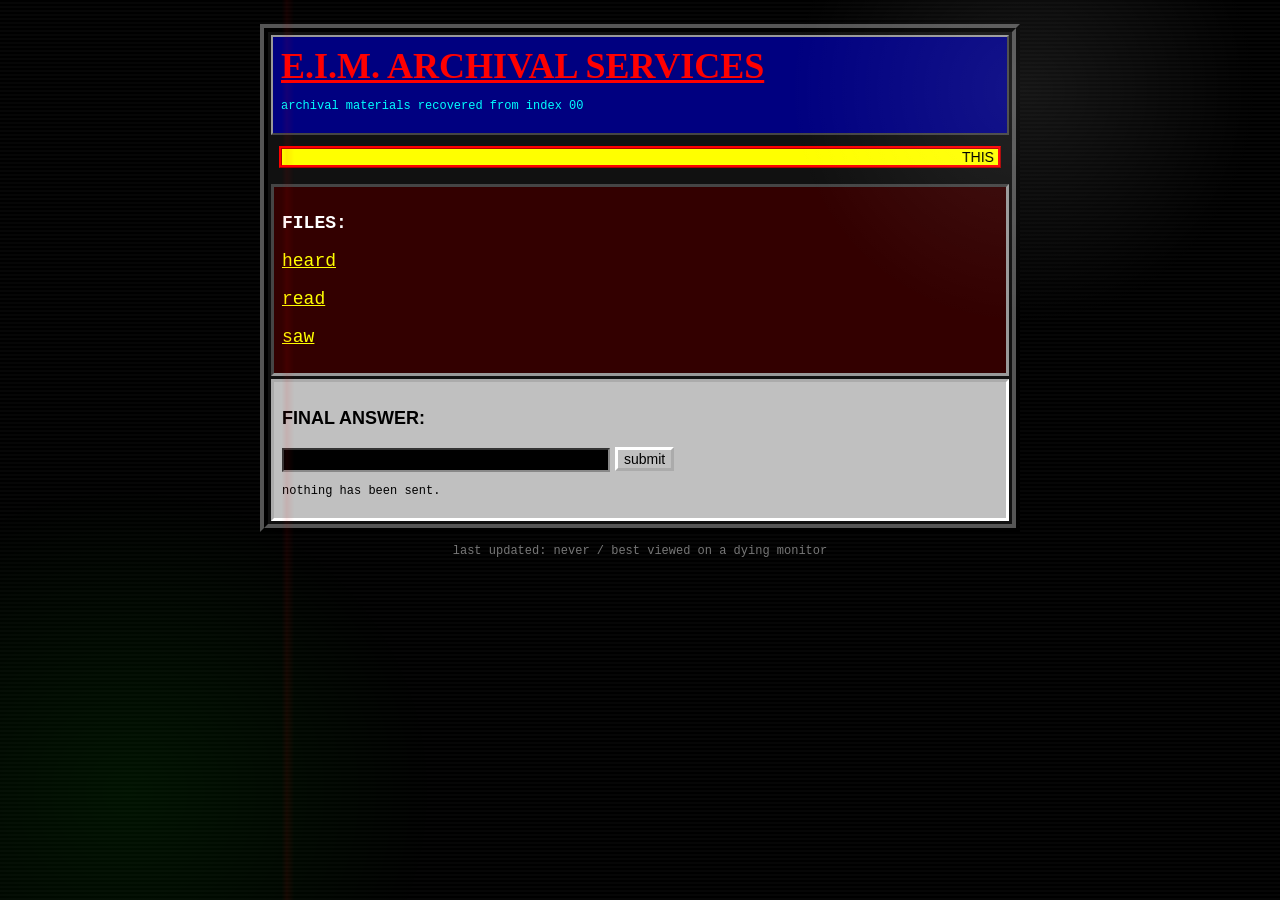
==== index.html @ d41ed446 "ep arg" ====
<!doctype html>
<html lang="en">
  <head>
    <meta charset="utf-8">
    <meta name="viewport" content="width=device-width, initial-scale=1">
    <title>THE END OF AN ERA</title>
    <link rel="stylesheet" href="styles.css">
  </head>
  <body>
    <center>
      <table class="main-table" cellpadding="8" cellspacing="3">
        <tr>
          <td class="top-cell">
            <h1>E.I.M. ARCHIVAL SERVICES</h1>
            <p class="small">archival materials recovered from index 00</p>
          </td>
        </tr>
        <tr>
          <td>
            <marquee scrollamount="3">THIS PAGE IS PRIVATE // DO NOT TRUST CLEAN COPIES // THIS PAGE IS PRIVATE</marquee>
          </td>
        </tr>
        <tr>
          <td class="link-box">
            <p><b>FILES:</b></p>
            <p><a href="heard.html">heard</a></p>
            <p><a href="read.html">read</a></p>
            <p><a href="saw.html">saw</a></p>
          </td>
        </tr>
        <tr>
          <td class="guess-box">
            <form id="guess-form">
              <p><b>FINAL ANSWER:</b></p>
              <input id="final-guess" name="final-guess" type="text" size="32">
              <input type="submit" value="submit">
            </form>
            <p id="guess-status" class="small">nothing has been sent.</p>
          </td>
        </tr>
      </table>
      <p class="footer">last updated: never / best viewed on a dying monitor</p>
    </center>
    <script src="script.js"></script>
  </body>
</html>
---- styles.css ----
html {
  min-height: 100%;
}

body {
  min-height: 100%;
  margin: 0;
  color: #00ff00;
  background:
    repeating-linear-gradient(0deg, #060606 0, #060606 2px, #000 2px, #000 4px);
  font-family: "Times New Roman", Times, serif;
  font-size: 18px;
}

body::before {
  position: fixed;
  inset: 0;
  pointer-events: none;
  content: "";
  background:
    linear-gradient(90deg, transparent 0 22%, rgba(255, 0, 0, 0.08) 22.4%, transparent 23%),
    radial-gradient(circle at 80% 10%, rgba(255, 255, 255, 0.08), transparent 18%),
    radial-gradient(circle at 10% 88%, rgba(0, 255, 0, 0.07), transparent 22%);
}

a {
  color: #ffff00;
}

a:visited {
  color: #ff00ff;
}

h1 {
  margin: 0;
  color: #ff0000;
  font-size: 36px;
  font-weight: bold;
  text-decoration: underline;
}

marquee {
  color: #000;
  background: #ffff00;
  border: 3px ridge #ff0000;
  font-family: Arial, Helvetica, sans-serif;
  font-size: 14px;
}

.main-table {
  width: 760px;
  max-width: calc(100% - 16px);
  margin-top: 24px;
  background: #111;
  border: 8px ridge #555;
}

.file-table {
  margin-bottom: 40px;
}

.top-cell {
  color: #00ffff;
  background: #000080;
  border: 2px outset #999;
}

.link-box {
  color: #fff;
  background: #300;
  border: 3px inset #999;
  font-family: "Courier New", Courier, monospace;
}

.guess-box {
  color: #000;
  background: #c0c0c0;
  border: 3px inset #fff;
  font-family: Arial, Helvetica, sans-serif;
}

.small,
.footer {
  font-family: "Courier New", Courier, monospace;
  font-size: 12px;
}

.footer {
  color: #777;
}

input[type="text"] {
  color: #00ff00;
  background: #000;
  border: 2px inset #888;
  font-family: "Courier New", Courier, monospace;
  font-size: 16px;
}

input[type="submit"] {
  color: #000;
  background: #c0c0c0;
  border: 3px outset #fff;
  font-family: Arial, Helvetica, sans-serif;
  font-size: 14px;
}

.bad-media {
  display: block;
  width: 100%;
  max-width: 680px;
  height: auto;
  border: 6px groove #777;
  background: #000;
}

audio {
  width: 90%;
  max-width: 560px;
}

.text-frame {
  width: 95%;
  height: 320px;
  color: #00ff00;
  background: #000;
  border: 4px inset #777;
}

@media (max-width: 600px) {
  body {
    font-size: 16px;
  }

  h1 {
    font-size: 28px;
  }

  .main-table {
    margin-top: 8px;
  }

  input[type="text"] {
    width: 92%;
  }
}
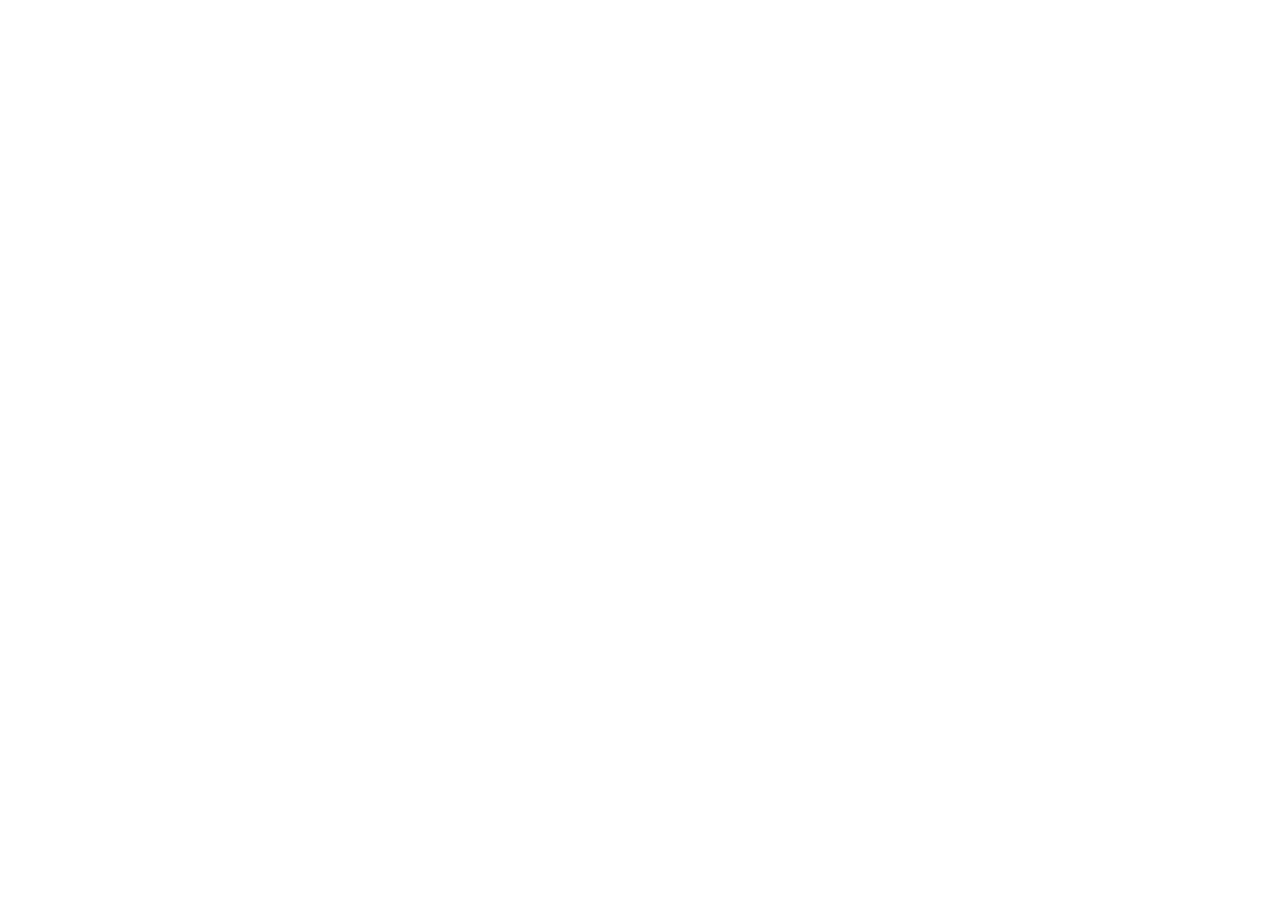
==== commit f1adf471: "ep arg" ====
--- a/index.html
+++ b/index.html
@@ -3,7 +3,7 @@
   <head>
     <meta charset="utf-8">
     <meta name="viewport" content="width=device-width, initial-scale=1">
-    <title>THE END OF AN ERA</title>
+    <title>Omnicorum<title>
     <link rel="stylesheet" href="styles.css">
   </head>
   <body>
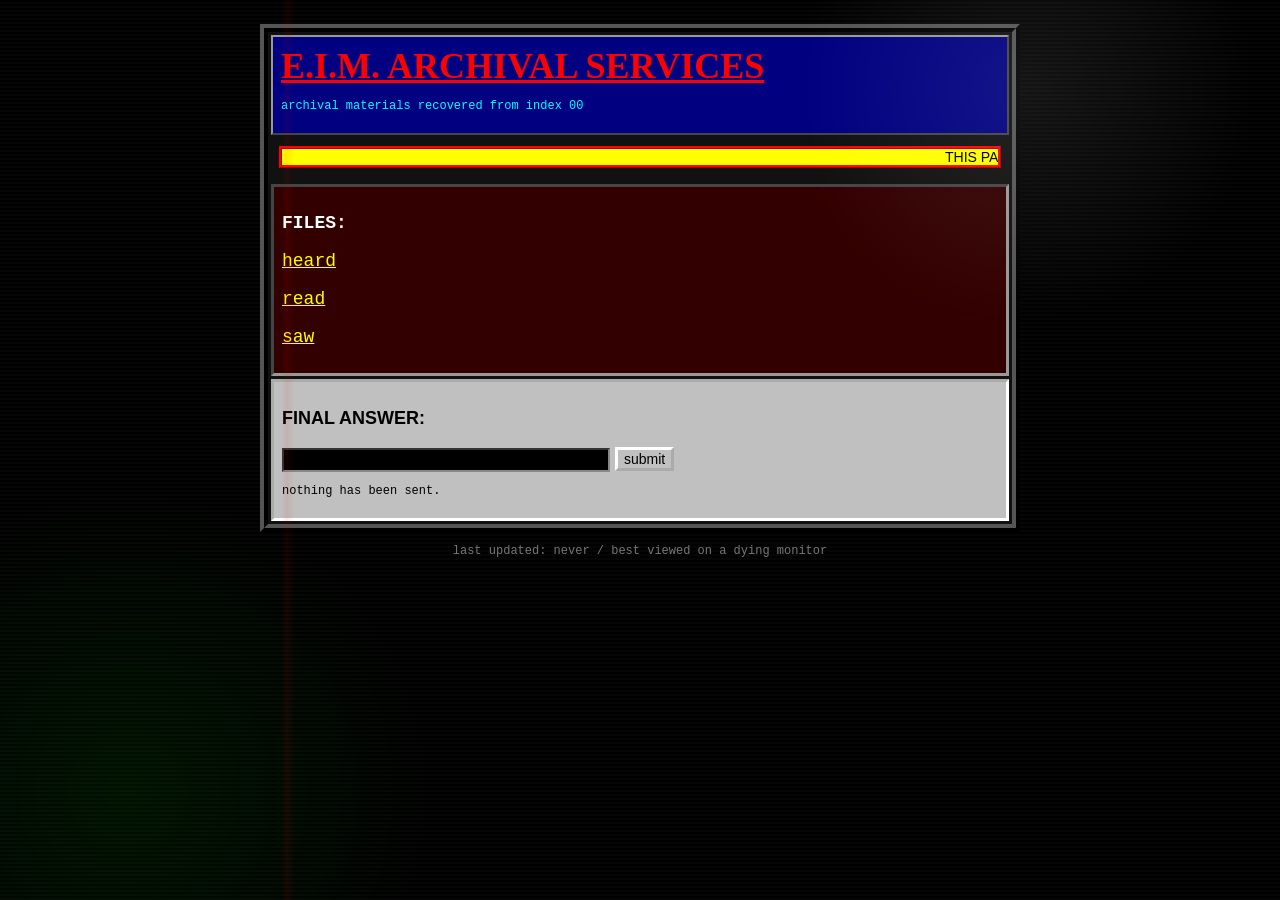
==== commit 623ebd2f: "ep arg" ====
--- a/index.html
+++ b/index.html
@@ -3,7 +3,7 @@
   <head>
     <meta charset="utf-8">
     <meta name="viewport" content="width=device-width, initial-scale=1">
-    <title>Omnicorum<title>
+    <title>Omnicorum</title>
     <link rel="stylesheet" href="styles.css">
   </head>
   <body>
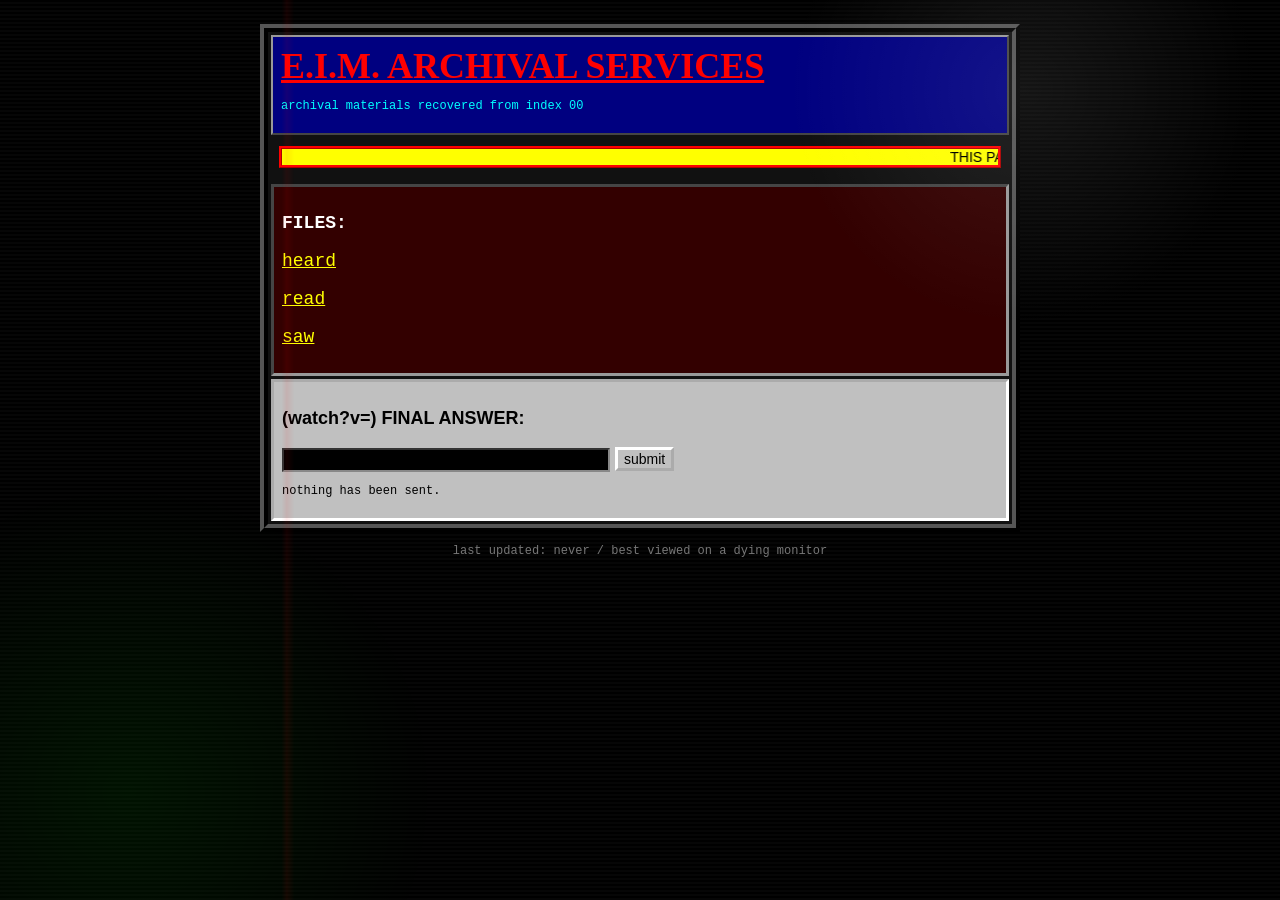
==== commit a144cd2d: "fixed puzzle 5" ====
--- a/index.html
+++ b/index.html
@@ -31,7 +31,7 @@
         <tr>
           <td class="guess-box">
             <form id="guess-form">
-              <p><b>FINAL ANSWER:</b></p>
+              <p><b>(watch?v=) FINAL ANSWER:</b></p>
               <input id="final-guess" name="final-guess" type="text" size="32">
               <input type="submit" value="submit">
             </form>
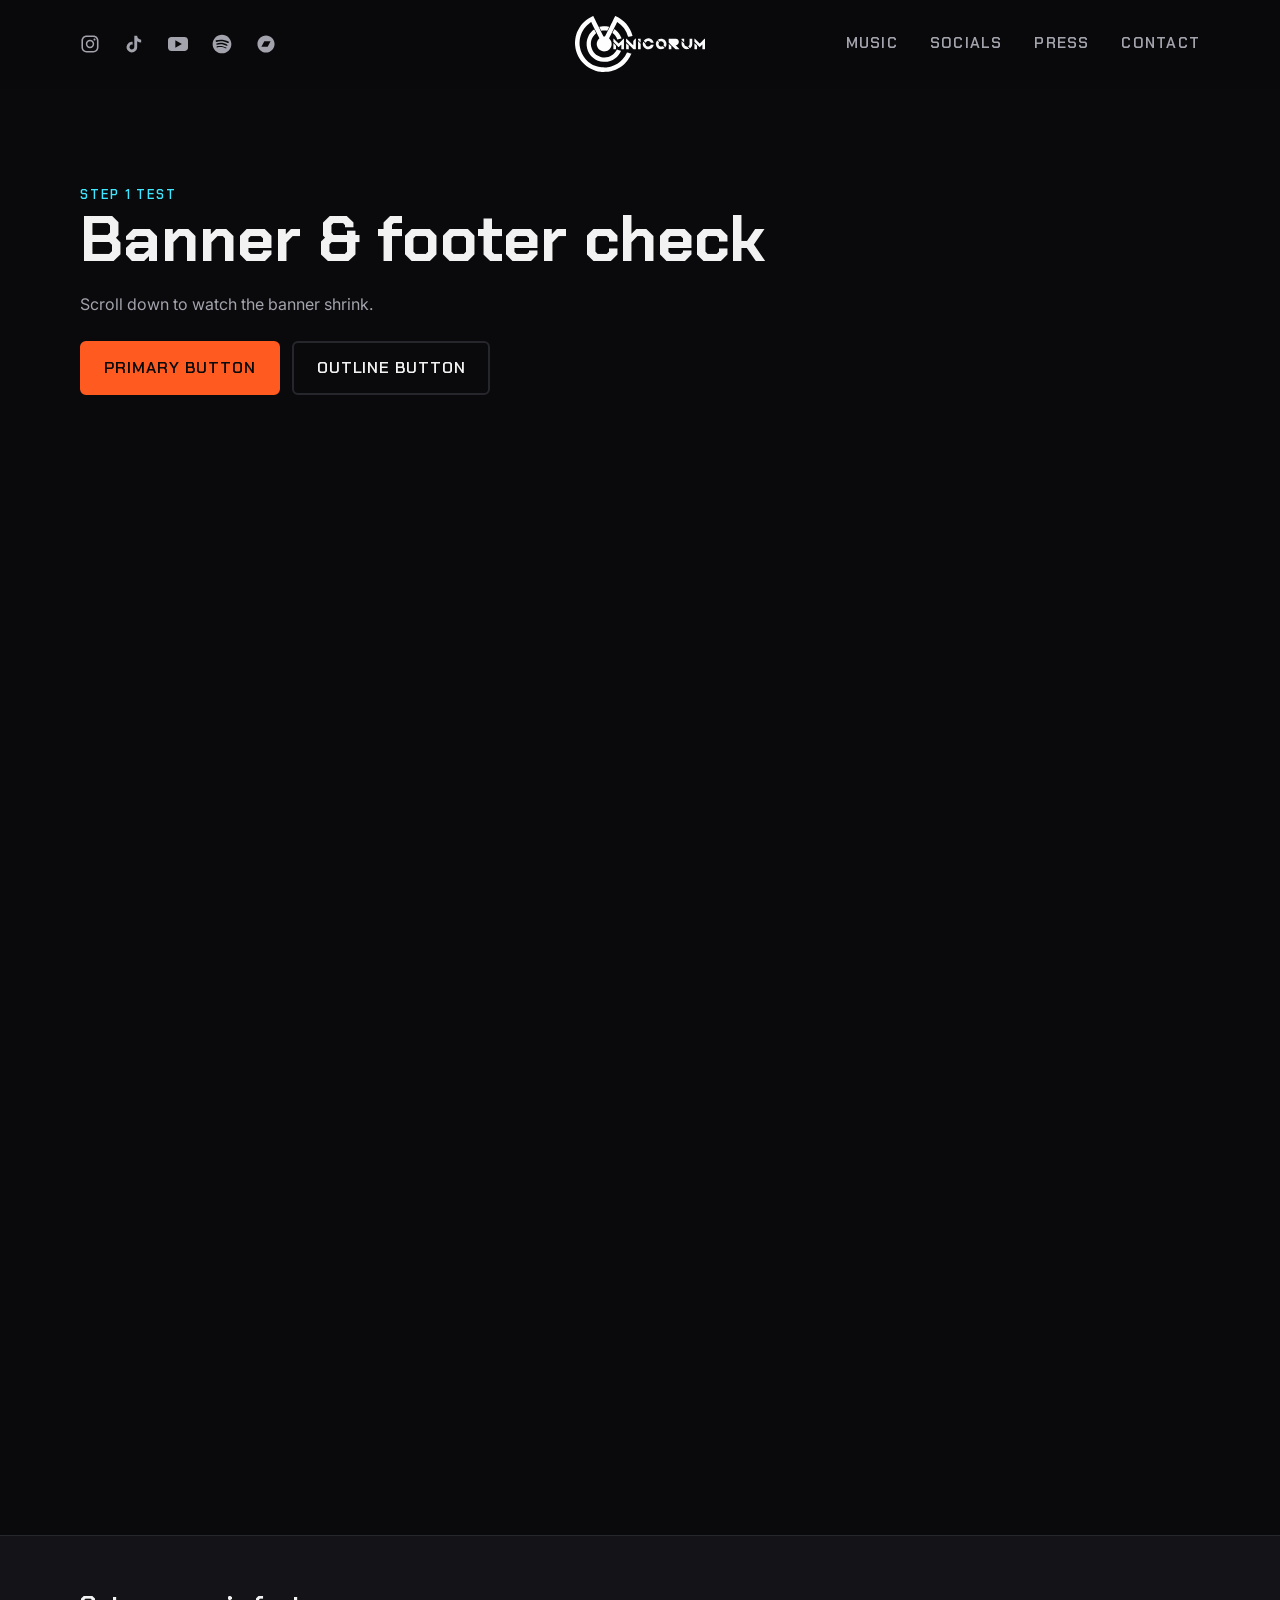
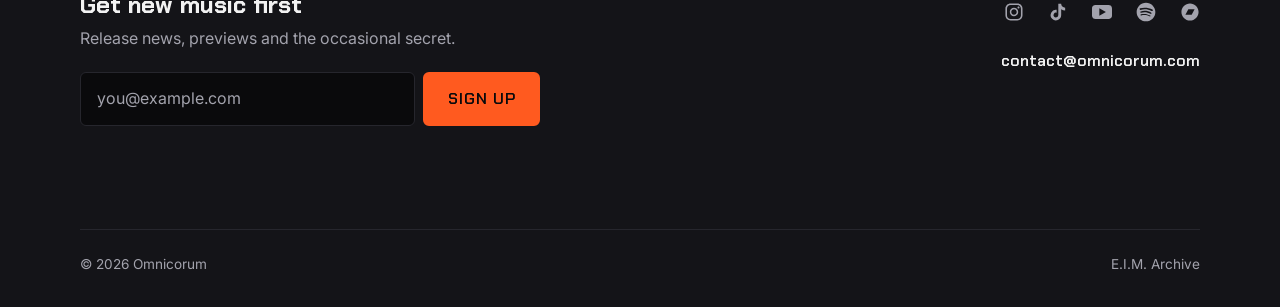
==== commit 7a00e1f6: "redesign 1" ====
--- a/index.html
+++ b/index.html
@@ -1,46 +1,92 @@
 <!doctype html>
 <html lang="en">
-  <head>
-    <meta charset="utf-8">
-    <meta name="viewport" content="width=device-width, initial-scale=1">
-    <title>Omnicorum</title>
-    <link rel="stylesheet" href="styles.css">
-  </head>
-  <body>
-    <center>
-      <table class="main-table" cellpadding="8" cellspacing="3">
-        <tr>
-          <td class="top-cell">
-            <h1>E.I.M. ARCHIVAL SERVICES</h1>
-            <p class="small">archival materials recovered from index 00</p>
-          </td>
-        </tr>
-        <tr>
-          <td>
-            <marquee scrollamount="3">THIS PAGE IS PRIVATE // DO NOT TRUST CLEAN COPIES // THIS PAGE IS PRIVATE</marquee>
-          </td>
-        </tr>
-        <tr>
-          <td class="link-box">
-            <p><b>FILES:</b></p>
-            <p><a href="heard.html">heard</a></p>
-            <p><a href="read.html">read</a></p>
-            <p><a href="saw.html">saw</a></p>
-          </td>
-        </tr>
-        <tr>
-          <td class="guess-box">
-            <form id="guess-form">
-              <p><b>(watch?v=) FINAL ANSWER:</b></p>
-              <input id="final-guess" name="final-guess" type="text" size="32">
-              <input type="submit" value="submit">
-            </form>
-            <p id="guess-status" class="small">nothing has been sent.</p>
-          </td>
-        </tr>
-      </table>
-      <p class="footer">last updated: never / best viewed on a dying monitor</p>
-    </center>
-    <script src="script.js"></script>
-  </body>
+<head>
+  <meta charset="utf-8">
+  <meta name="viewport" content="width=device-width, initial-scale=1">
+  <title>Omnicorum</title>
+  <meta name="description" content="Omnicorum makes heavy, melodic bass music: dubstep, trap and colour bass. The End of an Era EP is out now on Neoluminum.">
+
+  <link rel="preconnect" href="https://fonts.googleapis.com">
+  <link rel="preconnect" href="https://fonts.gstatic.com" crossorigin>
+  <link rel="stylesheet" href="css/style.css">
+  <script src="js/main.js" defer></script>
+</head>
+<body>
+  <a class="skip-link" href="#main">Skip to content</a>
+
+  <!-- ================= BANNER (same on every page) ================= -->
+  <header class="site-header">
+    <div class="container header-inner">
+      <ul class="social-links header-socials">
+        <li><a href="https://www.instagram.com/omnicorum" target="_blank" rel="noopener" aria-label="Instagram"><svg class="icon" aria-hidden="true"><use href="assets/icons/sprite.svg#instagram"></use></svg></a></li>
+        <li><a href="https://www.tiktok.com/@omnicorum" target="_blank" rel="noopener" aria-label="TikTok"><svg class="icon" aria-hidden="true"><use href="assets/icons/sprite.svg#tiktok"></use></svg></a></li>
+        <li><a href="https://www.youtube.com/@omnicorum" target="_blank" rel="noopener" aria-label="YouTube"><svg class="icon" aria-hidden="true"><use href="assets/icons/sprite.svg#youtube"></use></svg></a></li>
+        <li><a href="https://open.spotify.com/artist/0wldjAyeuhWqBZ5R2UJt0f" target="_blank" rel="noopener" aria-label="Spotify"><svg class="icon" aria-hidden="true"><use href="assets/icons/sprite.svg#spotify"></use></svg></a></li>
+        <li><a href="https://omnicorum.bandcamp.com" target="_blank" rel="noopener" aria-label="Bandcamp"><svg class="icon" aria-hidden="true"><use href="assets/icons/sprite.svg#bandcamp"></use></svg></a></li>
+      </ul>
+
+      <a class="logo" href="index.html">
+        <img src="assets/brand/OMNI%20Full%20Name%20Logo.svg" alt="Omnicorum, home" width="1843" height="798">
+      </a>
+
+      <nav class="site-nav" aria-label="Main">
+        <ul>
+          <li><a href="music.html">Music</a></li>
+          <li><a href="socials.html">Socials</a></li>
+          <li><a href="press.html">Press</a></li>
+          <li><a href="contact.html">Contact</a></li>
+        </ul>
+      </nav>
+    </div>
+  </header>
+  <!-- =============== END BANNER =============== -->
+
+  <main id="main">
+    <!-- TEMPORARY: replaced in Step 2 -->
+    <section class="container" style="padding-block: 96px; min-height: 150vh;">
+      <p class="eyebrow">Step 1 test</p>
+      <h1>Banner &amp; footer check</h1>
+      <p style="margin-top: 16px; color: var(--color-text-muted);">Scroll down to watch the banner shrink.</p>
+      <p style="margin-top: 24px; display: flex; gap: 12px; flex-wrap: wrap;">
+        <a class="btn" href="#">Primary button</a>
+        <a class="btn btn--outline" href="#">Outline button</a>
+      </p>
+    </section>
+  </main>
+
+  <!-- ================= FOOTER (same on every page) ================= -->
+  <footer class="site-footer">
+    <div class="container">
+      <div class="footer-grid">
+        <div class="signup">
+          <h2>Get new music first</h2>
+          <p>Release news, previews and the occasional secret.</p>
+          <form class="signup-form" data-placeholder>
+            <label class="visually-hidden" for="footer-email">Email address</label>
+            <input id="footer-email" type="email" name="email" placeholder="you@example.com" autocomplete="email" required>
+            <button class="btn" type="submit">Sign up</button>
+          </form>
+          <p class="form-status" role="status" aria-live="polite"></p>
+        </div>
+
+        <div class="footer-links">
+          <ul class="social-links">
+            <li><a href="https://www.instagram.com/omnicorum" target="_blank" rel="noopener" aria-label="Instagram"><svg class="icon" aria-hidden="true"><use href="assets/icons/sprite.svg#instagram"></use></svg></a></li>
+            <li><a href="https://www.tiktok.com/@omnicorum" target="_blank" rel="noopener" aria-label="TikTok"><svg class="icon" aria-hidden="true"><use href="assets/icons/sprite.svg#tiktok"></use></svg></a></li>
+            <li><a href="https://www.youtube.com/@omnicorum" target="_blank" rel="noopener" aria-label="YouTube"><svg class="icon" aria-hidden="true"><use href="assets/icons/sprite.svg#youtube"></use></svg></a></li>
+            <li><a href="https://open.spotify.com/artist/0wldjAyeuhWqBZ5R2UJt0f" target="_blank" rel="noopener" aria-label="Spotify"><svg class="icon" aria-hidden="true"><use href="assets/icons/sprite.svg#spotify"></use></svg></a></li>
+            <li><a href="https://omnicorum.bandcamp.com" target="_blank" rel="noopener" aria-label="Bandcamp"><svg class="icon" aria-hidden="true"><use href="assets/icons/sprite.svg#bandcamp"></use></svg></a></li>
+          </ul>
+          <a class="footer-email" href="mailto:contact@omnicorum.com">contact@omnicorum.com</a>
+        </div>
+      </div>
+
+      <div class="footer-bottom">
+        <p>&copy; <span data-year>2026</span> Omnicorum</p>
+        <a href="arg/">E.I.M. Archive</a>
+      </div>
+    </div>
+  </footer>
+  <!-- =============== END FOOTER =============== -->
+</body>
 </html>
--- a/css/style.css
+++ b/css/style.css
@@ -0,0 +1,349 @@
+@import url("https://fonts.googleapis.com/css2?family=Chakra+Petch:wght@500;600;700&family=Inter:wght@400;500;600&display=swap");
+
+:root {
+    --color-bg: #0a0a0c; /* page background */
+    --color-surface: #141418; /* footer & cards */
+    --color-border: #26262d; /* lines and outlines */
+    --color-text: #f2f2f2; /* main text */
+    --color-text-muted: #a3a3ad; /* secondary title and idle icons */
+    --color-accent: #ff5a1f; /* accents */
+    --color-accent-2: #3ee6ff; /* small details */
+    --color-on-accent: #0a0a0c; /* text that sits on top of accent color */
+
+    --font-display: "Chakra Petch", system-ui, sans-serif; /* headings, nav, buttons */
+    --font-body:    "Inter", system-ui, -apple-system, "Segoe UI", sans-serif;
+
+    --logo-filter: invert(1);
+
+    --max-width: 1200px;
+    --gutter: clamp(16px, 4vw, 40px);
+    --header-height: 88px;
+    --header-height-scrolled: 64px;
+    --radius: 6px;
+    --transition: 200ms ease;
+}
+
+*, *::before, *::after { box-sizing: border-box; }
+* { margin: 0; }
+
+html {
+  -webkit-text-size-adjust: 100%;
+  scroll-padding-top: calc(var(--header-height-scrolled) + 16px);
+}
+
+body {
+  min-height: 100vh;
+  display: flex;
+  flex-direction: column;
+  background: var(--color-bg);
+  color: var(--color-text);
+  font-family: var(--font-body);
+  font-size: 1rem;
+  line-height: 1.6;
+  -webkit-font-smoothing: antialiased;
+}
+
+main { flex: 1; }
+
+img, svg, video, iframe { display: block; max-width: 100%; }
+img { height: auto; }
+input, button, textarea, select { font: inherit; color: inherit; }
+a { color: inherit; }
+p { max-width: 65ch; }
+
+h1, h2, h3 {
+  font-family: var(--font-display);
+  font-weight: 700;
+  line-height: 1.1;
+  text-wrap: balance;
+}
+h1 { font-size: clamp(2.25rem, 6vw, 4rem); }
+h2 { font-size: clamp(1.6rem, 3.5vw, 2.4rem); }
+h3 { font-size: 1.25rem; }
+
+::selection { background: var(--color-accent); color: var(--color-on-accent); }
+
+:focus-visible {
+  outline: 2px solid var(--color-accent-2);
+  outline-offset: 3px;
+  border-radius: 2px;
+}
+
+.container {
+  width: 100%;
+  max-width: var(--max-width);
+  margin-inline: auto;
+  padding-inline: var(--gutter);
+}
+
+.visually-hidden {
+  position: absolute !important;
+  width: 1px; height: 1px;
+  padding: 0; margin: -1px;
+  overflow: hidden;
+  clip: rect(0 0 0 0);
+  white-space: nowrap;
+  border: 0;
+}
+
+.skip-link {
+  position: absolute;
+  left: var(--gutter);
+  top: -100px;
+  z-index: 200;
+  padding: 8px 16px;
+  background: var(--color-accent);
+  color: var(--color-on-accent);
+  font-weight: 600;
+  border-radius: var(--radius);
+  text-decoration: none;
+}
+.skip-link:focus { top: 12px; }
+
+.eyebrow {
+  font-family: var(--font-display);
+  font-size: 0.8rem;
+  font-weight: 600;
+  letter-spacing: 0.15em;
+  text-transform: uppercase;
+  color: var(--color-accent-2);
+}
+
+.btn {
+  display: inline-flex;
+  align-items: center;
+  justify-content: center;
+  gap: 0.5em;
+  padding: 0.75em 1.4em;
+  border: 2px solid var(--color-accent);
+  border-radius: var(--radius);
+  background: var(--color-accent);
+  color: var(--color-on-accent);
+  font-family: var(--font-display);
+  font-weight: 600;
+  letter-spacing: 0.06em;
+  text-transform: uppercase;
+  text-decoration: none;
+  cursor: pointer;
+  transition: background var(--transition), border-color var(--transition), color var(--transition);
+}
+.btn:hover {
+  background: color-mix(in srgb, var(--color-accent) 80%, white);
+  border-color: color-mix(in srgb, var(--color-accent) 80%, white);
+}
+
+.btn--outline {
+  background: transparent;
+  color: var(--color-text);
+  border-color: var(--color-border);
+}
+.btn--outline:hover {
+  background: transparent;
+  color: var(--color-accent);
+  border-color: var(--color-accent);
+}
+
+.icon {
+  width: 20px;
+  height: 20px;
+  fill: currentColor;
+  flex-shrink: 0;
+}
+
+.social-links {
+  display: flex;
+  gap: 4px;
+  list-style: none;
+  padding: 0;
+}
+.social-links a {
+  display: grid;
+  place-items: center;
+  width: 40px;
+  height: 40px;
+  color: var(--color-text-muted);
+  border-radius: var(--radius);
+  transition: color var(--transition);
+}
+.social-links a:hover { color: var(--color-accent); }
+
+/* ---------- BANNER (site header) ---------- */
+.site-header {
+  position: sticky;
+  top: 0;
+  z-index: 100;
+  background: color-mix(in srgb, var(--color-bg) 85%, transparent);
+  -webkit-backdrop-filter: blur(12px);
+  backdrop-filter: blur(12px);
+  border-bottom: 1px solid transparent;
+  transition: border-color var(--transition);
+}
+.site-header.is-scrolled { border-bottom-color: var(--color-border); }
+
+/* Left and right columns are equal (1fr), so the logo is always dead center */
+.header-inner {
+  display: grid;
+  grid-template-columns: 1fr auto 1fr;
+  align-items: center;
+  gap: 24px;
+  min-height: var(--header-height);
+  transition: min-height var(--transition);
+}
+.is-scrolled .header-inner { min-height: var(--header-height-scrolled); }
+
+.header-socials {
+  justify-self: start;
+  margin-left: -10px; /* lines the first icon up with the page edge */
+}
+
+.logo { justify-self: center; }
+.logo img {
+  height: 56px;
+  width: auto;
+  filter: var(--logo-filter);
+  transition: height var(--transition);
+}
+.is-scrolled .logo img { height: 40px; }
+
+.site-nav { justify-self: end; }
+.site-nav ul {
+  display: flex;
+  gap: clamp(16px, 2.5vw, 32px);
+  list-style: none;
+  padding: 0;
+}
+.site-nav a {
+  display: block;
+  padding-block: 6px;
+  font-family: var(--font-display);
+  font-size: 0.95rem;
+  font-weight: 600;
+  letter-spacing: 0.08em;
+  text-transform: uppercase;
+  text-decoration: none;
+  color: var(--color-text-muted);
+  border-bottom: 2px solid transparent;
+  transition: color var(--transition), border-color var(--transition);
+}
+.site-nav a:hover { color: var(--color-text); }
+.site-nav a[aria-current="page"] {
+  color: var(--color-text);
+  border-bottom-color: var(--color-accent);
+}
+
+/* Tablets & phones: logo on top, links underneath, social icons live in the footer */
+@media (max-width: 960px) {
+  .header-inner {
+    grid-template-columns: 1fr;
+    justify-items: center;
+    gap: 6px;
+    min-height: 0;
+    padding-block: 12px;
+    transition: padding var(--transition);
+  }
+  .is-scrolled .header-inner { min-height: 0; padding-block: 8px; }
+
+  .header-socials { display: none; }
+
+  .logo img { height: 44px; }
+  .is-scrolled .logo img { height: 30px; }
+
+  .site-nav { justify-self: center; }
+  .site-nav ul { gap: 20px; }
+  .site-nav a { font-size: 0.85rem; }
+}
+
+@media (max-width: 360px) {
+  .site-nav ul { gap: 14px; }
+  .site-nav a { font-size: 0.8rem; letter-spacing: 0.05em; }
+}
+
+
+/* ---------- FOOTER ---------- */
+.site-footer {
+  margin-top: 96px;
+  padding-block: 56px 32px;
+  background: var(--color-surface);
+  border-top: 1px solid var(--color-border);
+}
+
+.footer-grid {
+  display: grid;
+  grid-template-columns: 1.2fr 1fr;
+  gap: 48px;
+  align-items: start;
+}
+
+.signup h2 { font-size: 1.5rem; margin-bottom: 8px; }
+.signup > p { color: var(--color-text-muted); margin-bottom: 20px; }
+
+.signup-form {
+  display: flex;
+  gap: 8px;
+  max-width: 460px;
+}
+.signup-form input {
+  flex: 1;
+  min-width: 0;
+  padding: 0.75em 1em;
+  background: var(--color-bg);
+  border: 1px solid var(--color-border);
+  border-radius: var(--radius);
+}
+.signup-form input::placeholder { color: var(--color-text-muted); }
+.signup-form input:focus-visible { outline-offset: 0; border-color: var(--color-accent-2); }
+
+.form-status {
+  min-height: 1.6em;
+  margin-top: 12px;
+  font-size: 0.9rem;
+  color: var(--color-accent-2);
+}
+
+.footer-links {
+  justify-self: end;
+  display: flex;
+  flex-direction: column;
+  align-items: flex-end;
+  gap: 16px;
+}
+.footer-links .social-links { margin-right: -10px; }
+
+.footer-email {
+  font-family: var(--font-display);
+  font-weight: 600;
+  text-decoration: none;
+  transition: color var(--transition);
+}
+.footer-email:hover { color: var(--color-accent); }
+
+.footer-bottom {
+  display: flex;
+  flex-wrap: wrap;
+  justify-content: space-between;
+  gap: 8px;
+  margin-top: 48px;
+  padding-top: 24px;
+  border-top: 1px solid var(--color-border);
+  font-size: 0.85rem;
+  color: var(--color-text-muted);
+}
+.footer-bottom a { text-decoration: none; transition: color var(--transition); }
+.footer-bottom a:hover { color: var(--color-accent-2); }
+
+@media (max-width: 720px) {
+  .footer-grid { grid-template-columns: 1fr; }
+  .footer-links { justify-self: start; align-items: flex-start; }
+  .footer-links .social-links { margin-right: 0; margin-left: -10px; }
+  .signup-form { flex-direction: column; }
+}
+
+
+/* ---------- REDUCED MOTION ---------- */
+@media (prefers-reduced-motion: reduce) {
+  *, *::before, *::after {
+    transition-duration: 0.01ms !important;
+    animation-duration: 0.01ms !important;
+    scroll-behavior: auto !important;
+  }
+}
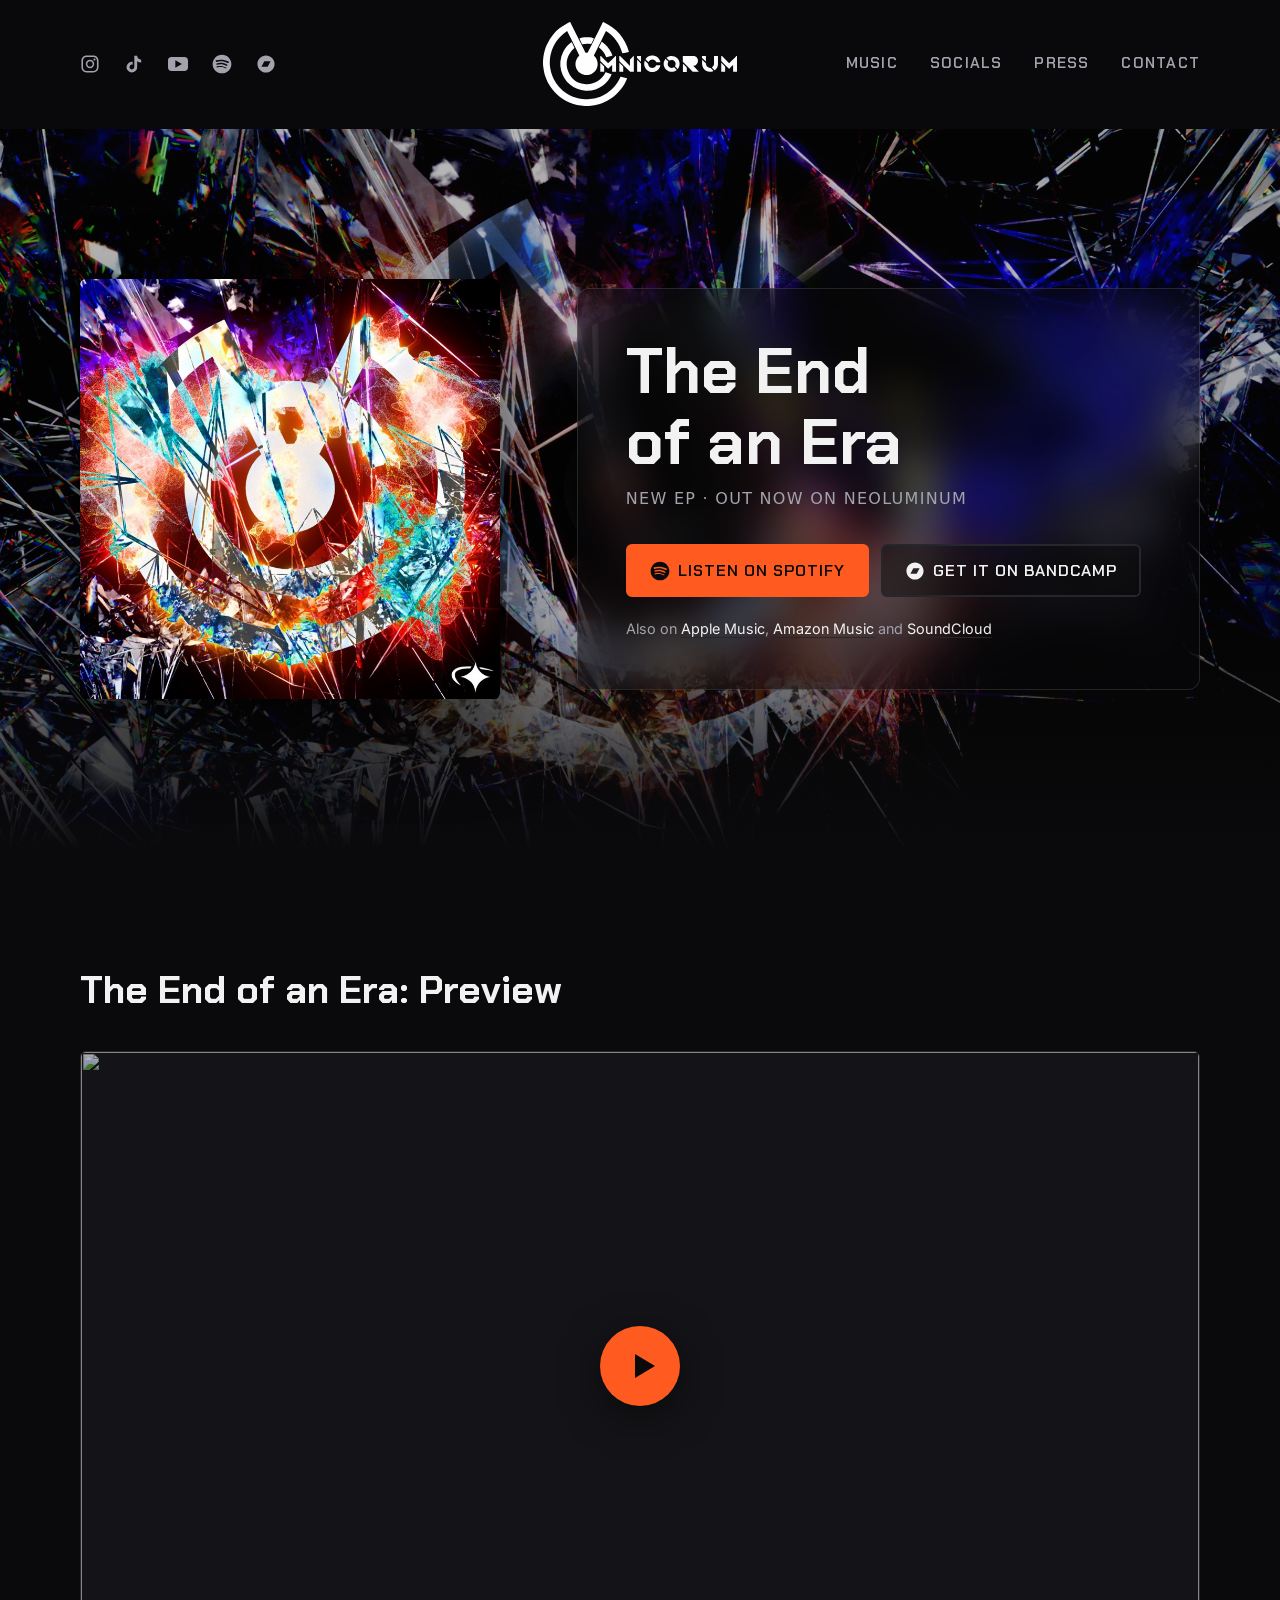
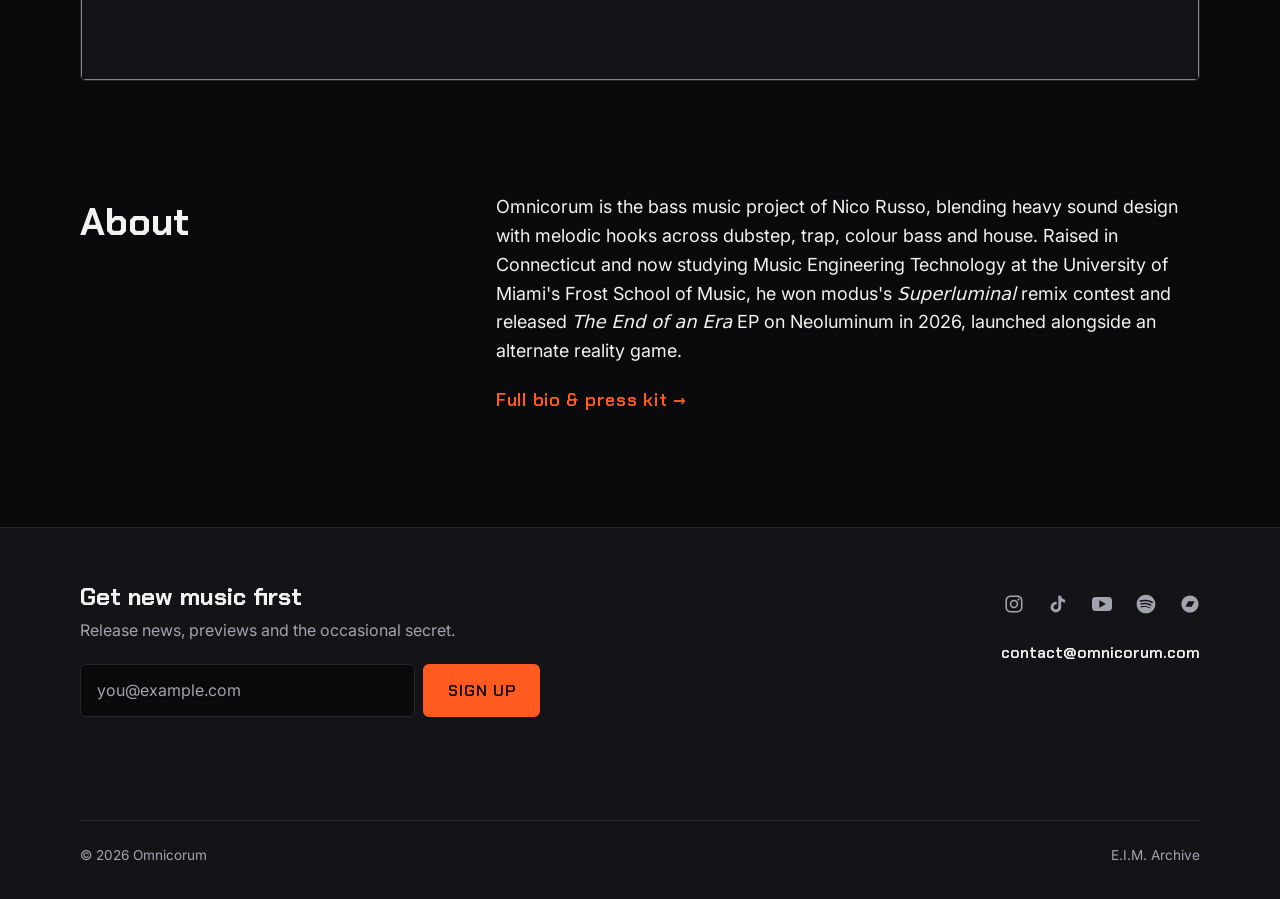
==== commit fb52cf22: "redesign 2" ====
--- a/index.html
+++ b/index.html
@@ -41,17 +41,78 @@
   </header>
   <!-- =============== END BANNER =============== -->
 
-  <main id="main">
-    <!-- TEMPORARY: replaced in Step 2 -->
-    <section class="container" style="padding-block: 96px; min-height: 150vh;">
-      <p class="eyebrow">Step 1 test</p>
-      <h1>Banner &amp; footer check</h1>
-      <p style="margin-top: 16px; color: var(--color-text-muted);">Scroll down to watch the banner shrink.</p>
-      <p style="margin-top: 24px; display: flex; gap: 12px; flex-wrap: wrap;">
-        <a class="btn" href="#">Primary button</a>
-        <a class="btn btn--outline" href="#">Outline button</a>
-      </p>
+    <main id="main">
+
+    <!-- ===== HERO: latest release ===== -->
+    <section class="hero" aria-labelledby="hero-title">
+      <div class="hero-bg" aria-hidden="true">
+        <img
+          src="assets/releases/the-end-of-an-era/banner-1200.jpg"
+          srcset="assets/releases/the-end-of-an-era/banner-1200.jpg 1200w,
+                  assets/releases/the-end-of-an-era/banner-2400.jpg 2400w"
+          sizes="100vw" alt="" fetchpriority="high">
+      </div>
+
+      <div class="container hero-inner">
+        <img class="hero-cover" src="assets/releases/the-end-of-an-era/cover-800.jpg"
+             alt="The End of an Era EP cover art" width="800" height="800" fetchpriority="high">
+
+        <div class="hero-text">
+          <h1 id="hero-title">The End of an Era</h1>
+          <p class="hero-meta">New EP · Out now on Neoluminum</p>
+
+          <div class="hero-actions">
+            <a class="btn" href="https://open.spotify.com/album/1AvZVSCUreHZGR9bA5VFnS" target="_blank" rel="noopener">
+              <svg class="icon" aria-hidden="true"><use href="assets/icons/sprite.svg#spotify"></use></svg>
+              Listen on Spotify
+            </a>
+            <a class="btn btn--outline" href="https://omnicorum.bandcamp.com/album/the-end-of-an-era" target="_blank" rel="noopener">
+              <svg class="icon" aria-hidden="true"><use href="assets/icons/sprite.svg#bandcamp"></use></svg>
+              Get it on Bandcamp
+            </a>
+          </div>
+
+          <p class="hero-also">
+            Also on
+            <a href="https://music.apple.com/us/artist/omnicorum/1516042133" target="_blank" rel="noopener">Apple Music</a>,
+            <a href="https://music.amazon.com/artists/B089DYJNCC" target="_blank" rel="noopener">Amazon Music</a> and
+            <a href="https://soundcloud.com/omnicorum" target="_blank" rel="noopener">SoundCloud</a>
+          </p>
+        </div>
+      </div>
     </section>
+
+    <!-- ===== FEATURED VIDEO ===== -->
+    <section class="section">
+      <div class="container">
+        <div class="section-head">
+          <h2>The End of an Era: Preview</h2>
+        </div>
+        <div class="video" data-youtube="kpYg8Wcfnb4" data-title="Omnicorum - The End of an Era (Preview)">
+          <a class="video-fallback" href="https://youtu.be/kpYg8Wcfnb4" target="_blank" rel="noopener">Watch on YouTube</a>
+        </div>
+      </div>
+    </section>
+
+    <!-- ===== SHORT BIO ===== -->
+    <section class="section" id="about">
+      <div class="container about">
+        <div>
+          <h2>About</h2>
+        </div>
+        <div class="about-text">
+          <p>
+            Omnicorum is the bass music project of Nico Russo, blending heavy sound design with melodic
+            hooks across dubstep, trap, colour bass and house. Raised in Connecticut and now studying
+            Music Engineering Technology at the University of Miami's Frost School of Music, he won
+            modus's <em>Superluminal</em> remix contest and released <em>The End of an Era</em> EP on
+            Neoluminum in 2026, launched alongside an alternate reality game.
+          </p>
+          <p><a class="text-link" href="press.html">Full bio &amp; press kit &rarr;</a></p>
+        </div>
+      </div>
+    </section>
+
   </main>
 
   <!-- ================= FOOTER (same on every page) ================= -->
--- a/css/style.css
+++ b/css/style.css
@@ -15,10 +15,19 @@
 
     --logo-filter: invert(1);
 
+    /* Frosted glass panes */
+    --glass-bg: color-mix(in srgb, var(--color-bg) 45%, transparent); /* tint behind the blur */
+    --glass-blur: 20px;                                               /* how blurry */
+    --glass-border: color-mix(in srgb, var(--color-text) 12%, transparent);
+
     --max-width: 1200px;
     --gutter: clamp(16px, 4vw, 40px);
-    --header-height: 88px;
-    --header-height-scrolled: 64px;
+    --header-height: 128px;           /* banner height at the top of the page */
+    --header-height-scrolled: 64px;   /* banner height after scrolling */
+    --logo-height: 84px;              /* logo size at the top of the page */
+    --logo-height-scrolled: 40px;     /* logo size after scrolling */
+    --logo-height-mobile: 56px;       /* phones/tablets, at the top */
+    --logo-height-mobile-scrolled: 30px;
     --radius: 6px;
     --transition: 200ms ease;
 }
@@ -99,15 +108,6 @@
   text-decoration: none;
 }
 .skip-link:focus { top: 12px; }
-
-.eyebrow {
-  font-family: var(--font-display);
-  font-size: 0.8rem;
-  font-weight: 600;
-  letter-spacing: 0.15em;
-  text-transform: uppercase;
-  color: var(--color-accent-2);
-}
 
 .btn {
   display: inline-flex;
@@ -198,12 +198,12 @@
 
 .logo { justify-self: center; }
 .logo img {
-  height: 56px;
+  height: var(--logo-height);
   width: auto;
   filter: var(--logo-filter);
   transition: height var(--transition);
 }
-.is-scrolled .logo img { height: 40px; }
+.is-scrolled .logo img { height: var(--logo-height-scrolled); }
 
 .site-nav { justify-self: end; }
 .site-nav ul {
@@ -232,7 +232,8 @@
 }
 
 /* Tablets & phones: logo on top, links underneath, social icons live in the footer */
-@media (max-width: 960px) {
+
+@media (max-width: 1000px) {
   .header-inner {
     grid-template-columns: 1fr;
     justify-items: center;
@@ -245,8 +246,8 @@
 
   .header-socials { display: none; }
 
-  .logo img { height: 44px; }
-  .is-scrolled .logo img { height: 30px; }
+  .logo img { height: var(--logo-height-mobile); }
+  .is-scrolled .logo img { height: var(--logo-height-mobile-scrolled); }
 
   .site-nav { justify-self: center; }
   .site-nav ul { gap: 20px; }
@@ -261,7 +262,7 @@
 
 /* ---------- FOOTER ---------- */
 .site-footer {
-  margin-top: 96px;
+  margin-top: 0;
   padding-block: 56px 32px;
   background: var(--color-surface);
   border-top: 1px solid var(--color-border);
@@ -347,3 +348,173 @@
     scroll-behavior: auto !important;
   }
 }
+
+/* ---------- SHARED SECTIONS (used on every page) ---------- */
+.section { padding-block: clamp(64px, 9vw, 112px); }
+.section + .section { padding-top: 0; } /* stacked sections share one gap */
+
+.section-head { margin-bottom: clamp(24px, 4vw, 40px); }
+.section-head h2 { margin-top: 8px; }
+
+.text-link {
+  font-family: var(--font-display);
+  font-weight: 600;
+  letter-spacing: 0.04em;
+  color: var(--color-accent);
+  text-decoration: none;
+  border-bottom: 1px solid transparent;
+  transition: border-color var(--transition);
+}
+.text-link:hover { border-bottom-color: currentColor; }
+
+/* Click-to-load YouTube video (built by main.js) */
+.video {
+  position: relative;
+  aspect-ratio: 16 / 9;
+  overflow: hidden;
+  background: var(--color-surface);
+  border: 1px solid var(--color-border);
+  border-radius: var(--radius);
+}
+.video > iframe,
+.video-play {
+  position: absolute;
+  inset: 0;
+  width: 100%;
+  height: 100%;
+  border: 0;
+}
+.video-play { padding: 0; background: none; cursor: pointer; }
+.video-play img {
+  width: 100%;
+  height: 100%;
+  object-fit: cover;
+  filter: brightness(0.7);
+  transition: filter var(--transition), transform 400ms ease;
+}
+.video-play:hover img { filter: brightness(0.85); transform: scale(1.03); }
+
+.video-play-icon {
+  position: absolute;
+  left: 50%;
+  top: 50%;
+  translate: -50% -50%;
+  display: grid;
+  place-items: center;
+  width: clamp(56px, 8vw, 80px);
+  aspect-ratio: 1;
+  border-radius: 50%;
+  background: var(--color-accent);
+  box-shadow: 0 10px 40px rgba(0, 0, 0, 0.5);
+  transition: scale var(--transition);
+}
+.video-play:hover .video-play-icon { scale: 1.08; }
+.video-play-icon::after { /* the play triangle */
+  content: "";
+  margin-left: 12%;
+  border-style: solid;
+  border-width: 12px 0 12px 20px;
+  border-color: transparent transparent transparent var(--color-on-accent);
+}
+
+/* Shown only if JavaScript fails to load */
+.video-fallback {
+  position: absolute;
+  inset: 0;
+  display: grid;
+  place-items: center;
+  color: var(--color-text-muted);
+}
+
+
+/* ---------- HOME PAGE ---------- */
+
+/* Hero: latest release */
+.hero {
+  position: relative;
+  isolation: isolate;
+  overflow: hidden;
+  display: flex;
+  align-items: center;
+  min-height: min(80vh, 760px);
+  padding-block: clamp(48px, 8vw, 96px);
+}
+.hero-bg { position: absolute; inset: 0; z-index: -1; }
+.hero-bg img { width: 100%; height: 100%; object-fit: cover; }
+.hero-bg::after { /* darkens the art so the text stays readable, fades into the page at the bottom */
+  content: "";
+  position: absolute;
+  inset: 0;
+  background:
+    linear-gradient(to top, var(--color-bg) 0%, transparent 35%),
+    color-mix(in srgb, var(--color-bg) 30%, transparent);
+}
+
+.hero-inner {
+  display: grid;
+  grid-template-columns: minmax(0, 420px) 1fr;
+  align-items: center;
+  gap: clamp(32px, 6vw, 80px);
+}
+.hero-cover {
+  width: 100%;
+  aspect-ratio: 1;
+  border-radius: var(--radius);
+  box-shadow: 0 30px 80px rgba(0, 0, 0, 0.6);
+}
+.hero-text {
+  padding: clamp(24px, 4vw, 48px);
+  background: var(--glass-bg);
+  -webkit-backdrop-filter: blur(var(--glass-blur)) saturate(1.2);
+  backdrop-filter: blur(var(--glass-blur)) saturate(1.2);
+  border: 1px solid var(--glass-border);
+  border-radius: calc(var(--radius) * 2);
+}
+.hero-text h1 { margin-bottom: 8px; }
+.hero-meta {
+  font-family: var(--font-display);
+  font-weight: 500;
+  letter-spacing: 0.08em;
+  text-transform: uppercase;
+  color: var(--color-text-muted);
+}
+.hero-actions {
+  display: flex;
+  flex-wrap: wrap;
+  gap: 12px;
+  margin-top: 32px;
+}
+.hero-actions .btn--outline { background: color-mix(in srgb, var(--color-bg) 50%, transparent); }
+.hero-also {
+  margin-top: 20px;
+  font-size: 0.9rem;
+  color: var(--color-text-muted);
+}
+.hero-also a {
+  color: var(--color-text);
+  text-decoration-color: var(--color-border);
+  text-underline-offset: 3px;
+  transition: color var(--transition);
+}
+.hero-also a:hover { color: var(--color-accent); }
+
+@media (max-width: 760px) {
+  .hero { min-height: 0; }
+  .hero-inner { grid-template-columns: 1fr; }
+  .hero-cover { max-width: 280px; }
+}
+
+/* About */
+.about {
+  display: grid;
+  grid-template-columns: 1fr 2fr;
+  align-items: start;
+  gap: 24px 64px;
+}
+.about h2 { margin-top: 8px; }
+.about-text p { font-size: 1.125rem; }
+.about-text p + p { margin-top: 20px; }
+
+@media (max-width: 760px) {
+  .about { grid-template-columns: 1fr; }
+}
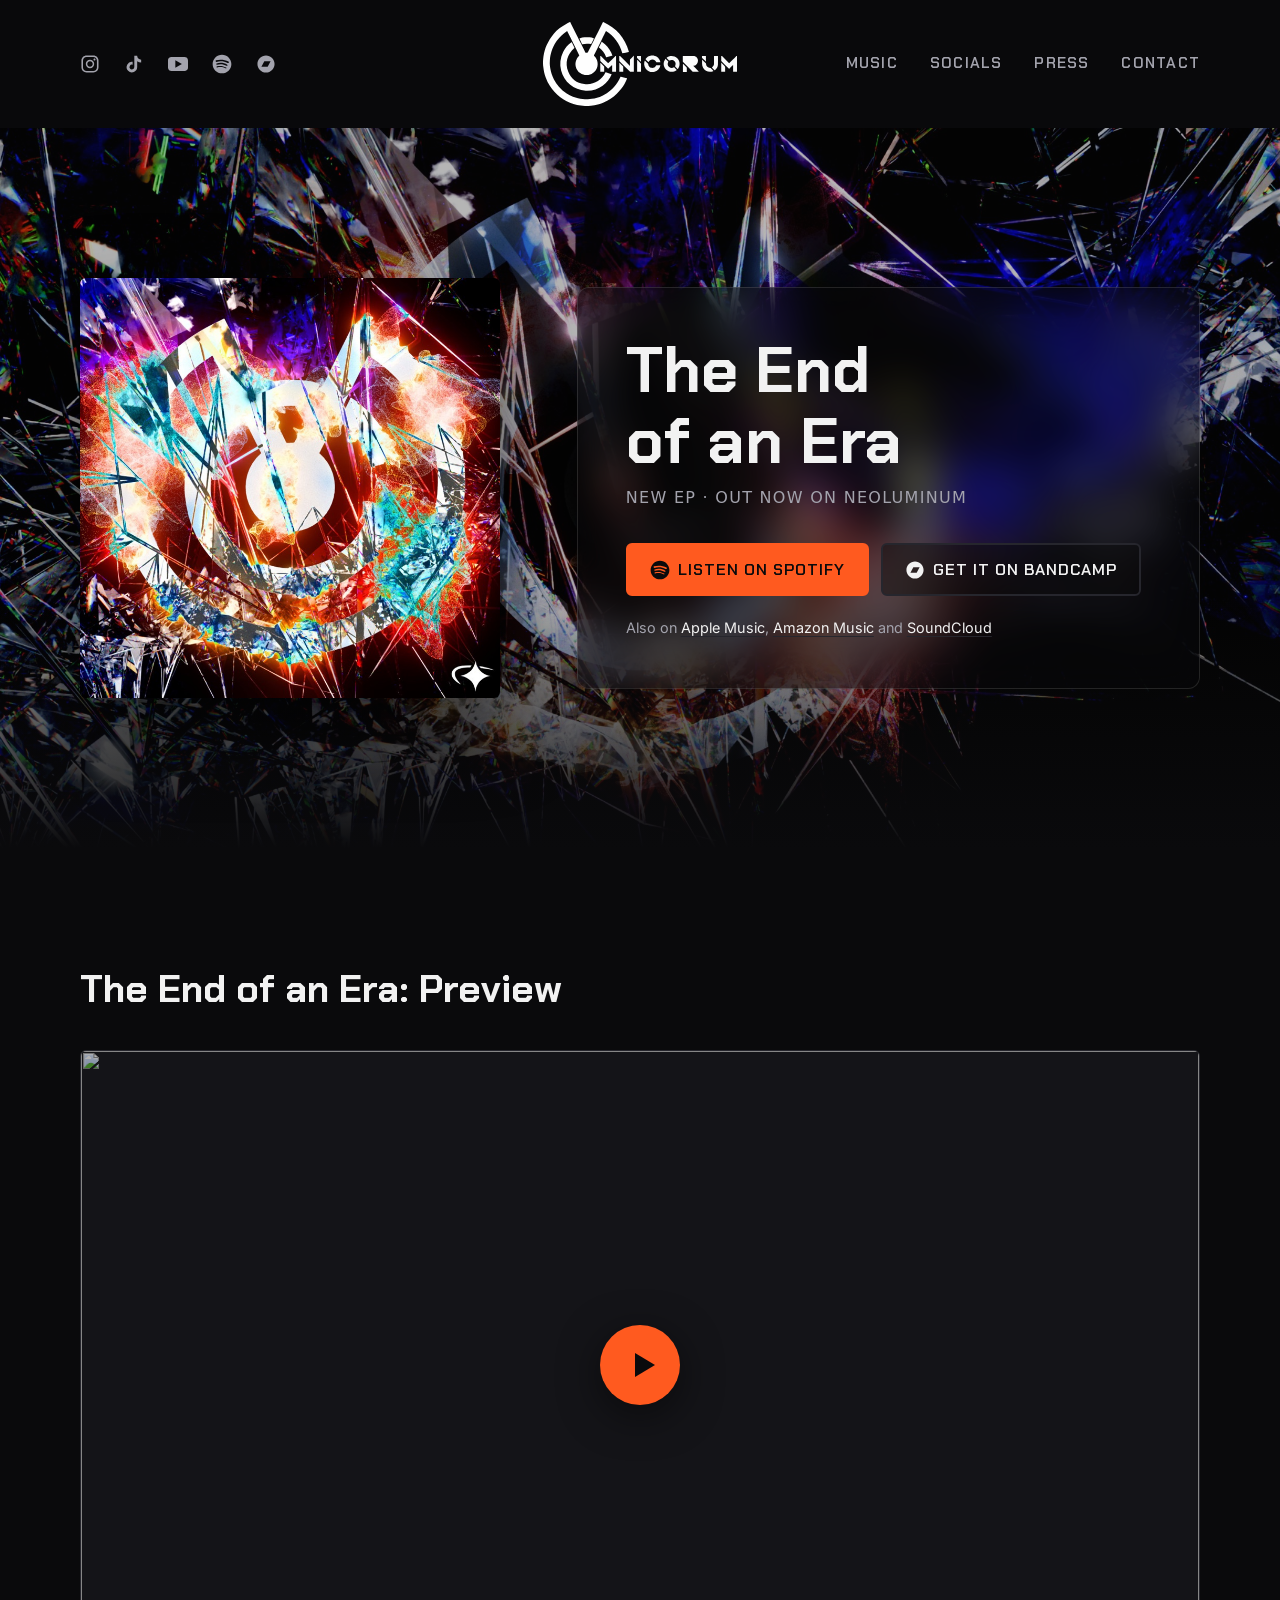
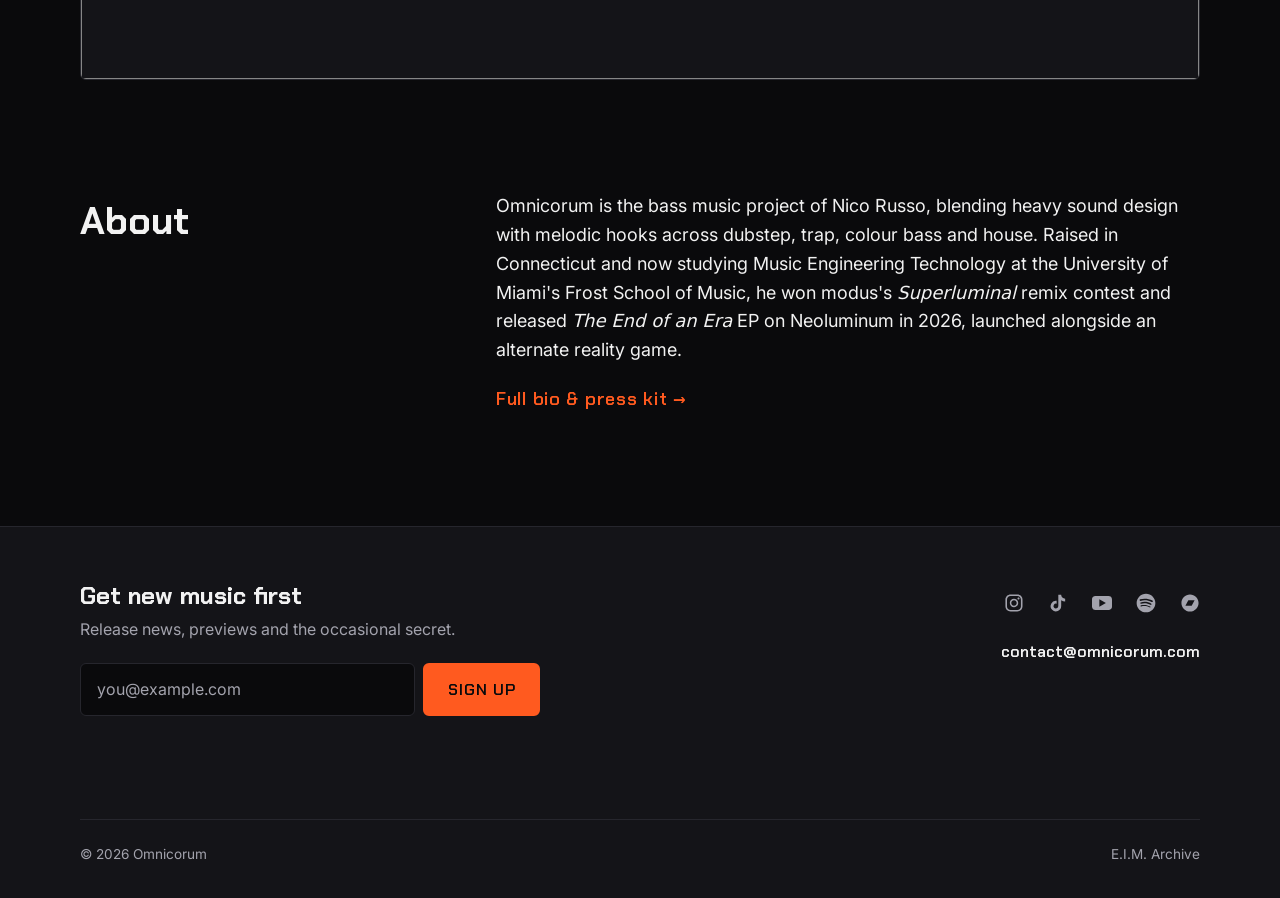
==== commit 7d387a5c: "forms" ====
--- a/index.html
+++ b/index.html
@@ -122,9 +122,9 @@
         <div class="signup">
           <h2>Get new music first</h2>
           <p>Release news, previews and the occasional secret.</p>
-          <form class="signup-form" data-placeholder>
+          <form class="signup-form" data-kit action="https://app.kit.com/forms/10097243/subscriptions" method="post">
             <label class="visually-hidden" for="footer-email">Email address</label>
-            <input id="footer-email" type="email" name="email" placeholder="you@example.com" autocomplete="email" required>
+            <input id="footer-email" type="email" name="email_address" placeholder="you@example.com" autocomplete="email" required>
             <button class="btn" type="submit">Sign up</button>
           </form>
           <p class="form-status" role="status" aria-live="polite"></p>
--- a/css/style.css
+++ b/css/style.css
@@ -28,6 +28,8 @@
     --logo-height-scrolled: 40px;     /* logo size after scrolling */
     --logo-height-mobile: 56px;       /* phones/tablets, at the top */
     --logo-height-mobile-scrolled: 30px;
+    --header-height-mobile: 124px;           /* phones/tablets banner, at the top */
+    --header-height-mobile-scrolled: 88px;   /* phones/tablets banner, after scrolling */
     --radius: 6px;
     --transition: 200ms ease;
 }
@@ -37,7 +39,7 @@
 
 html {
   -webkit-text-size-adjust: 100%;
-  scroll-padding-top: calc(var(--header-height-scrolled) + 16px);
+  scroll-padding-top: calc(var(--header-space-scrolled) + 16px);
 }
 
 body {
@@ -167,18 +169,29 @@
 }
 .social-links a:hover { color: var(--color-accent); }
 
-/* ---------- BANNER (site header) ---------- */
+/* ---------- BANNER (site header) ----------
+   The banner floats over the page (position: fixed) and the page reserves its
+   full height at the top. Shrinking it on scroll then doesn't move anything
+   below it, which is what used to make it flicker near the top of the page. */
+:root {
+  --header-space: var(--header-height);                   /* room reserved at the top of every page */
+  --header-space-scrolled: var(--header-height-scrolled);
+}
+body { padding-top: var(--header-space); }
+
 .site-header {
-  position: sticky;
+  position: fixed;
   top: 0;
+  left: 0;
+  right: 0;
   z-index: 100;
   background: color-mix(in srgb, var(--color-bg) 85%, transparent);
   -webkit-backdrop-filter: blur(12px);
   backdrop-filter: blur(12px);
-  border-bottom: 1px solid transparent;
-  transition: border-color var(--transition);
-}
-.site-header.is-scrolled { border-bottom-color: var(--color-border); }
+  box-shadow: 0 1px 0 transparent; /* a line that doesn't add height */
+  transition: box-shadow var(--transition);
+}
+.site-header.is-scrolled { box-shadow: 0 1px 0 var(--color-border); }
 
 /* Left and right columns are equal (1fr), so the logo is always dead center */
 .header-inner {
@@ -186,10 +199,10 @@
   grid-template-columns: 1fr auto 1fr;
   align-items: center;
   gap: 24px;
-  min-height: var(--header-height);
-  transition: min-height var(--transition);
-}
-.is-scrolled .header-inner { min-height: var(--header-height-scrolled); }
+  height: var(--header-height);
+  transition: height var(--transition);
+}
+.is-scrolled .header-inner { height: var(--header-height-scrolled); }
 
 .header-socials {
   justify-self: start;
@@ -234,15 +247,18 @@
 /* Tablets & phones: logo on top, links underneath, social icons live in the footer */
 
 @media (max-width: 1000px) {
+  :root {
+    --header-space: var(--header-height-mobile);
+    --header-space-scrolled: var(--header-height-mobile-scrolled);
+  }
   .header-inner {
     grid-template-columns: 1fr;
     justify-items: center;
+    align-content: center;
     gap: 6px;
-    min-height: 0;
-    padding-block: 12px;
-    transition: padding var(--transition);
+    height: var(--header-height-mobile);
   }
-  .is-scrolled .header-inner { min-height: 0; padding-block: 8px; }
+  .is-scrolled .header-inner { height: var(--header-height-mobile-scrolled); }
 
   .header-socials { display: none; }
 
@@ -518,3 +534,423 @@
 @media (max-width: 760px) {
   .about { grid-template-columns: 1fr; }
 }
+
+/* ---------- PAGE TITLE BANNER (top of inner pages) ----------
+   Reuses the hero's background art (.hero-bg), cropped to a short strip. */
+.page-head {
+  position: relative;
+  isolation: isolate;
+  overflow: hidden;
+  display: flex;
+  align-items: flex-end;
+  min-height: clamp(220px, 30vw, 360px);
+  padding-block: 48px clamp(24px, 4vw, 40px);
+}
+.page-head .hero-bg img { object-position: center 35%; }
+.page-head .hero-bg::after {
+  background:
+    linear-gradient(to top, var(--color-bg) 0%, transparent 70%),
+    color-mix(in srgb, var(--color-bg) 35%, transparent);
+}
+.page-head h1 {
+  font-size: clamp(2.5rem, 7vw, 5rem);
+  text-shadow: 0 4px 30px rgba(0, 0, 0, 0.6);
+}
+.page-head + .section { padding-top: clamp(32px, 5vw, 56px); }
+
+
+/* ---------- MUSIC PAGE ---------- */
+
+/* Releases */
+.release {
+  display: grid;
+  grid-template-columns: 1fr 1fr;
+  align-items: center;
+  gap: clamp(24px, 5vw, 64px);
+}
+.release + .release {
+  margin-top: clamp(40px, 6vw, 72px);
+  padding-top: clamp(40px, 6vw, 72px);
+  border-top: 1px solid var(--color-border);
+}
+.release h3 { font-size: clamp(1.75rem, 3.5vw, 2.5rem); }
+.release-meta {
+  margin-top: 8px;
+  font-family: var(--font-display);
+  font-weight: 500;
+  letter-spacing: 0.08em;
+  text-transform: uppercase;
+  color: var(--color-text-muted);
+}
+.release-desc { margin-top: 16px; color: var(--color-text-muted); }
+.release-actions {
+  display: flex;
+  flex-wrap: wrap;
+  gap: 12px;
+  margin-top: 24px;
+}
+.release-note {
+  margin-top: 28px;
+  padding: 16px 20px;
+  background: var(--color-surface);
+  border-left: 2px solid var(--color-accent);
+  border-radius: 0 var(--radius) var(--radius) 0;
+  font-size: 0.95rem;
+  color: var(--color-text-muted);
+}
+.release-note a { display: inline-block; margin-top: 6px; }
+
+.release-embed iframe {
+  width: 100%;
+  height: 352px;
+  border: 0;
+  border-radius: 12px;
+}
+
+@media (max-width: 860px) {
+  .release { grid-template-columns: 1fr; }
+}
+
+/* Featured On */
+.feature-grid {
+  display: grid;
+  grid-template-columns: repeat(auto-fill, minmax(220px, 1fr));
+  gap: 32px 24px;
+  list-style: none;
+  padding: 0;
+}
+.feature-card a { display: block; text-decoration: none; }
+.feature-cover {
+  overflow: hidden;
+  border-radius: var(--radius);
+  border: 1px solid var(--color-border);
+}
+.feature-cover img {
+  width: 100%;
+  aspect-ratio: 1;
+  object-fit: cover;
+  transition: transform 400ms ease;
+}
+.feature-card a:hover .feature-cover img { transform: scale(1.04); }
+.feature-card h3 {
+  margin-top: 14px;
+  font-size: 1.1rem;
+  transition: color var(--transition);
+}
+.feature-card a:hover h3 { color: var(--color-accent); }
+.feature-card p { font-size: 0.9rem; color: var(--color-text-muted); }
+
+/* Listen everywhere */
+.platform-links {
+  display: flex;
+  flex-wrap: wrap;
+  gap: 12px;
+  list-style: none;
+  padding: 0;
+}
+
+
+/* ---------- SOCIALS PAGE ---------- */
+
+/* Section heading with a button on the right (e.g. YouTube + Subscribe) */
+.section-head--split {
+  display: flex;
+  flex-wrap: wrap;
+  align-items: flex-end;
+  justify-content: space-between;
+  gap: 16px;
+}
+
+/* Follow cards */
+.follow-grid {
+  display: grid;
+  grid-template-columns: repeat(auto-fill, minmax(240px, 1fr));
+  gap: 16px;
+  list-style: none;
+  padding: 0;
+}
+.follow-card {
+  position: relative;
+  display: flex;
+  flex-direction: column;
+  gap: 2px;
+  height: 100%;
+  padding: 24px;
+  background: var(--color-surface);
+  border: 1px solid var(--color-border);
+  border-radius: calc(var(--radius) * 2);
+  text-decoration: none;
+  transition: border-color var(--transition), transform var(--transition);
+}
+.follow-card:hover {
+  border-color: var(--color-accent);
+  transform: translateY(-2px);
+}
+.follow-card::after { /* "opens in a new tab" arrow */
+  content: "\2197";
+  position: absolute;
+  top: 20px;
+  right: 22px;
+  color: var(--color-text-muted);
+  transition: color var(--transition);
+}
+.follow-card:hover::after { color: var(--color-accent); }
+
+.follow-icon {
+  width: 28px;
+  height: 28px;
+  margin-bottom: 18px;
+  color: var(--color-text-muted);
+  transition: color var(--transition);
+}
+.follow-card:hover .follow-icon { color: var(--color-accent); }
+
+.follow-name {
+  font-family: var(--font-display);
+  font-size: 1.25rem;
+  font-weight: 700;
+}
+.follow-handle { font-size: 0.9rem; color: var(--color-text-muted); }
+.follow-desc { margin-top: 12px; font-size: 0.95rem; color: var(--color-text-muted); }
+
+/* Latest videos grid (filled by main.js) */
+.video-grid {
+  display: grid;
+  grid-template-columns: repeat(2, 1fr);
+  gap: 32px 24px;
+  list-style: none;
+  padding: 0;
+}
+.video-title {
+  margin-top: 12px;
+  font-size: 1.05rem;
+  line-height: 1.3;
+}
+.video-date { margin-top: 4px; font-size: 0.85rem; color: var(--color-text-muted); }
+
+@media (max-width: 640px) {
+  .video-grid { grid-template-columns: 1fr; }
+}
+
+
+/* ---------- PRESS PAGE ---------- */
+
+.btn--small { padding: 0.45em 0.9em; font-size: 0.8rem; }
+
+/* Bios on the left, quick facts on the right */
+.press-layout {
+  display: grid;
+  grid-template-columns: minmax(0, 2fr) minmax(260px, 1fr);
+  align-items: start;
+  gap: clamp(32px, 6vw, 72px);
+}
+
+.bio + .bio {
+  margin-top: 48px;
+  padding-top: 48px;
+  border-top: 1px solid var(--color-border);
+}
+.bio-head {
+  display: flex;
+  align-items: center;
+  justify-content: space-between;
+  gap: 16px;
+  margin-bottom: 16px;
+}
+.bio-text p { font-size: 1.05rem; }
+.bio-text p + p { margin-top: 18px; }
+
+.press-facts {
+  position: sticky;
+  top: calc(var(--header-space-scrolled) + 24px);
+  padding: 28px;
+  background: var(--color-surface);
+  border: 1px solid var(--color-border);
+  border-radius: calc(var(--radius) * 2);
+}
+.press-facts h2 { font-size: 1.25rem; margin-bottom: 20px; }
+.press-facts dl { margin-bottom: 24px; }
+.press-facts dl > div + div {
+  margin-top: 14px;
+  padding-top: 14px;
+  border-top: 1px solid var(--color-border);
+}
+.press-facts dt {
+  font-family: var(--font-display);
+  font-size: 0.8rem;
+  font-weight: 600;
+  letter-spacing: 0.06em;
+  text-transform: uppercase;
+  color: var(--color-text-muted);
+}
+.press-facts dd { margin: 2px 0 0; }
+.press-facts dd a { text-underline-offset: 3px; }
+.press-facts dd a:hover { color: var(--color-accent); }
+
+@media (max-width: 900px) {
+  .press-layout { grid-template-columns: 1fr; }
+  .press-facts { position: static; }
+}
+
+/* Downloads */
+.download-grid {
+  display: grid;
+  grid-template-columns: repeat(auto-fill, minmax(240px, 1fr));
+  gap: 24px;
+  list-style: none;
+  padding: 0;
+}
+.download-card {
+  display: flex;
+  flex-direction: column;
+  padding: 16px;
+  background: var(--color-surface);
+  border: 1px solid var(--color-border);
+  border-radius: calc(var(--radius) * 2);
+}
+.download-preview {
+  display: grid;
+  place-items: center;
+  aspect-ratio: 4 / 3;
+  margin-bottom: 16px;
+  overflow: hidden;
+  border-radius: var(--radius);
+  background: var(--color-bg);
+  position: relative;
+}
+.download-preview img {
+  position: absolute;
+  inset: 0;
+  width: 100%;
+  height: 100%;
+  object-fit: cover;
+}
+.download-preview--light { background: var(--color-text); } /* black logos need a light backdrop */
+.download-preview--light img { inset: 14%; width: 72%; height: 72%; object-fit: contain; }
+.download-card h3 { font-size: 1.05rem; }
+.download-card p { margin-top: 4px; font-size: 0.9rem; color: var(--color-text-muted); }
+.download-links {
+  display: flex;
+  flex-wrap: wrap;
+  gap: 8px 16px;
+  margin-top: auto;
+  padding-top: 16px;
+}
+.download-links a {
+  font-family: var(--font-display);
+  font-size: 0.9rem;
+  font-weight: 600;
+  color: var(--color-accent);
+  text-decoration: none;
+}
+.download-links a::before { content: "\2193  "; } /* down arrow */
+.download-links a:hover { text-decoration: underline; text-underline-offset: 3px; }
+
+/* Press contact strip */
+.press-contact {
+  display: flex;
+  flex-wrap: wrap;
+  align-items: center;
+  justify-content: space-between;
+  gap: 24px;
+}
+.press-contact p { margin-top: 8px; color: var(--color-text-muted); }
+
+
+/* ---------- CONTACT PAGE ---------- */
+
+.contact-layout {
+  display: grid;
+  grid-template-columns: minmax(0, 3fr) minmax(260px, 2fr);
+  align-items: start;
+  gap: clamp(32px, 6vw, 72px);
+}
+
+/* Form */
+.contact-form h2 { margin-bottom: 24px; }
+.form-row {
+  display: grid;
+  grid-template-columns: 1fr 1fr;
+  gap: 0 20px;
+}
+.form-field { margin-bottom: 20px; }
+.form-field label {
+  display: block;
+  margin-bottom: 8px;
+  font-family: var(--font-display);
+  font-size: 0.8rem;
+  font-weight: 600;
+  letter-spacing: 0.06em;
+  text-transform: uppercase;
+  color: var(--color-text-muted);
+}
+.contact-form input,
+.contact-form select,
+.contact-form textarea {
+  width: 100%;
+  padding: 0.8em 1em;
+  background: var(--color-surface);
+  border: 1px solid var(--color-border);
+  border-radius: var(--radius);
+  transition: border-color var(--transition);
+}
+.contact-form input:focus-visible,
+.contact-form select:focus-visible,
+.contact-form textarea:focus-visible {
+  outline-offset: 0;
+  border-color: var(--color-accent-2);
+}
+.contact-form textarea { min-height: 180px; resize: vertical; }
+
+/* Custom dropdown arrow, drawn in the theme's muted color */
+.select-wrap { position: relative; }
+.select-wrap select { appearance: none; -webkit-appearance: none; padding-right: 2.75em; cursor: pointer; }
+.select-wrap::after {
+  content: "";
+  position: absolute;
+  right: 1.1em;
+  top: 50%;
+  width: 8px;
+  height: 8px;
+  border-right: 2px solid var(--color-text-muted);
+  border-bottom: 2px solid var(--color-text-muted);
+  translate: 0 -70%;
+  rotate: 45deg;
+  pointer-events: none;
+}
+.contact-form option { background: var(--color-surface); color: var(--color-text); }
+
+.contact-form .btn { margin-top: 4px; }
+.form-status.is-error { color: var(--color-accent); }
+
+/* Side panel */
+.contact-aside {
+  padding: 28px;
+  background: var(--color-surface);
+  border: 1px solid var(--color-border);
+  border-radius: calc(var(--radius) * 2);
+}
+.contact-block + .contact-block {
+  margin-top: 24px;
+  padding-top: 24px;
+  border-top: 1px solid var(--color-border);
+}
+.contact-block h2 { font-size: 1.1rem; margin-bottom: 8px; }
+.contact-block p { margin-bottom: 8px; font-size: 0.95rem; color: var(--color-text-muted); }
+.contact-block .social-links { margin-left: -10px; }
+.contact-email {
+  font-family: var(--font-display);
+  font-size: 1.15rem;
+  font-weight: 600;
+  text-decoration: none;
+  word-break: break-word;
+  transition: color var(--transition);
+}
+.contact-email:hover { color: var(--color-accent); }
+
+@media (max-width: 860px) {
+  .contact-layout { grid-template-columns: 1fr; }
+}
+@media (max-width: 560px) {
+  .form-row { grid-template-columns: 1fr; }
+}
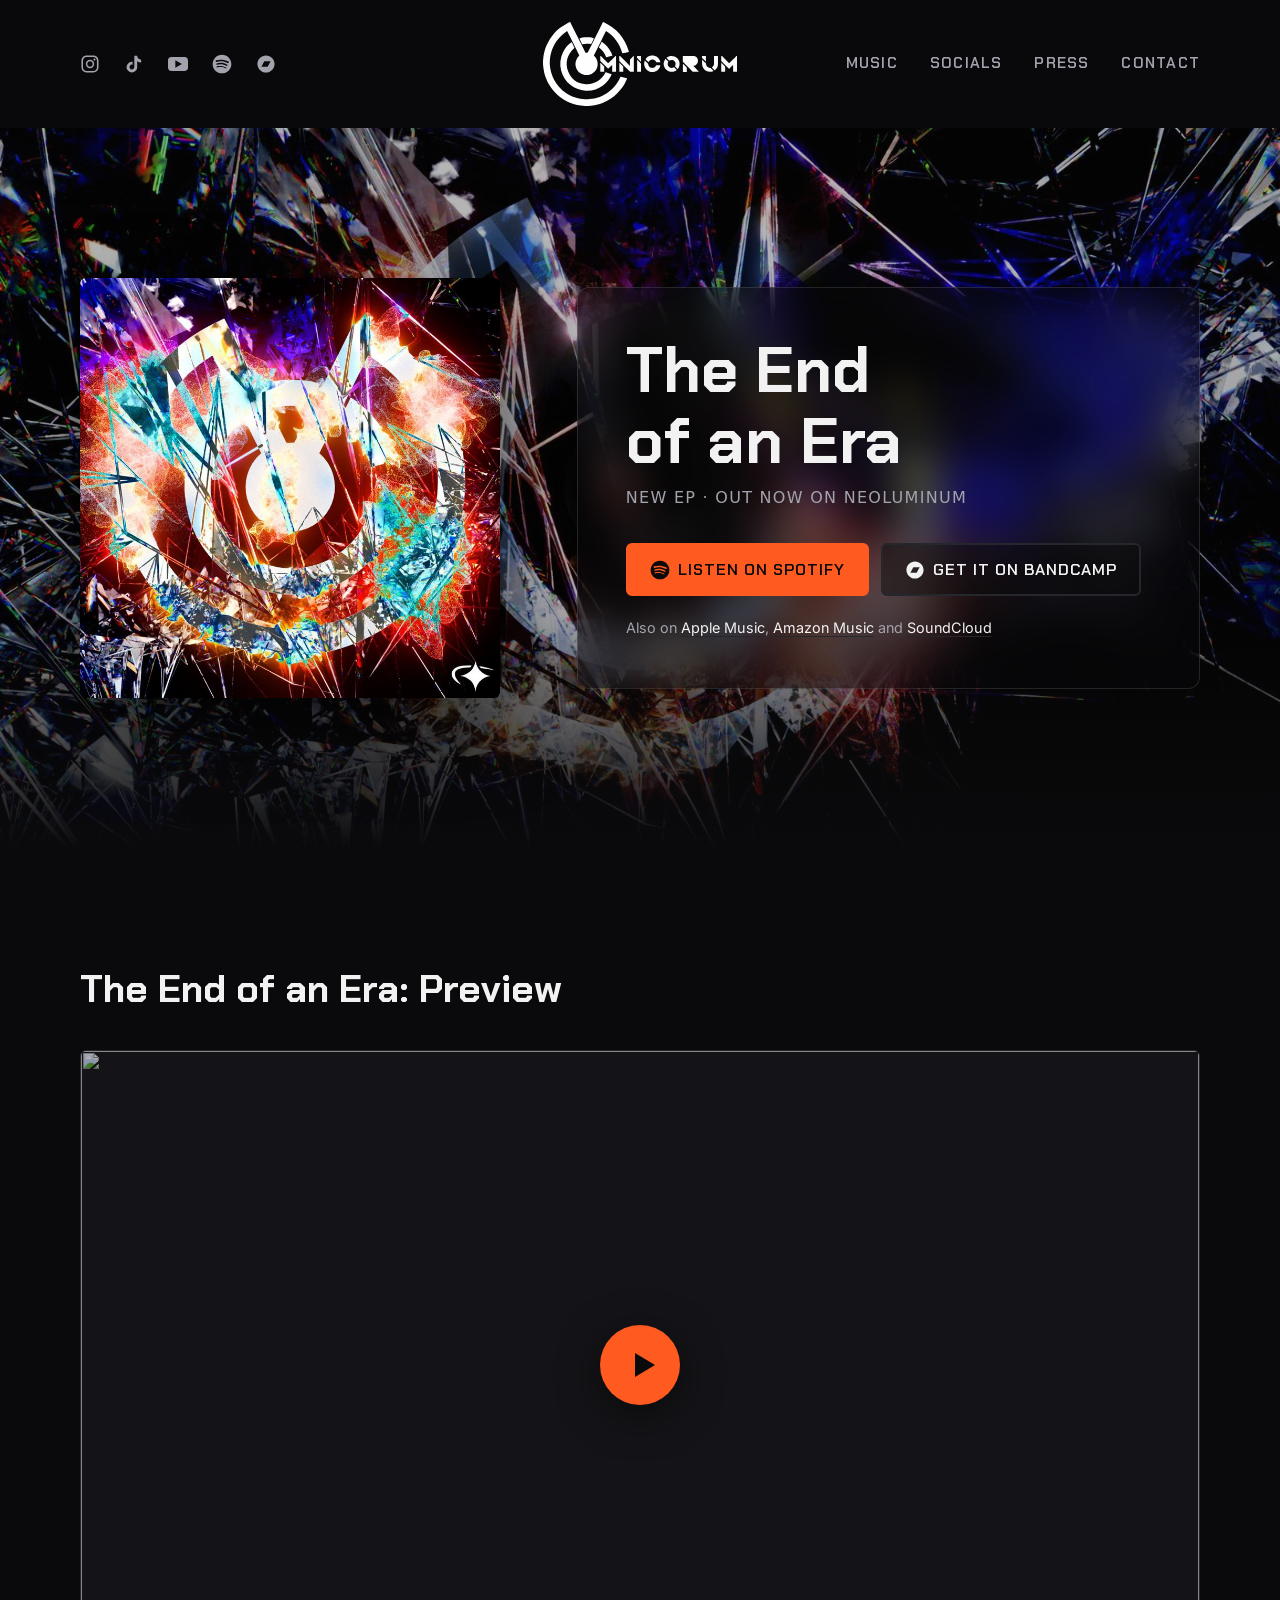
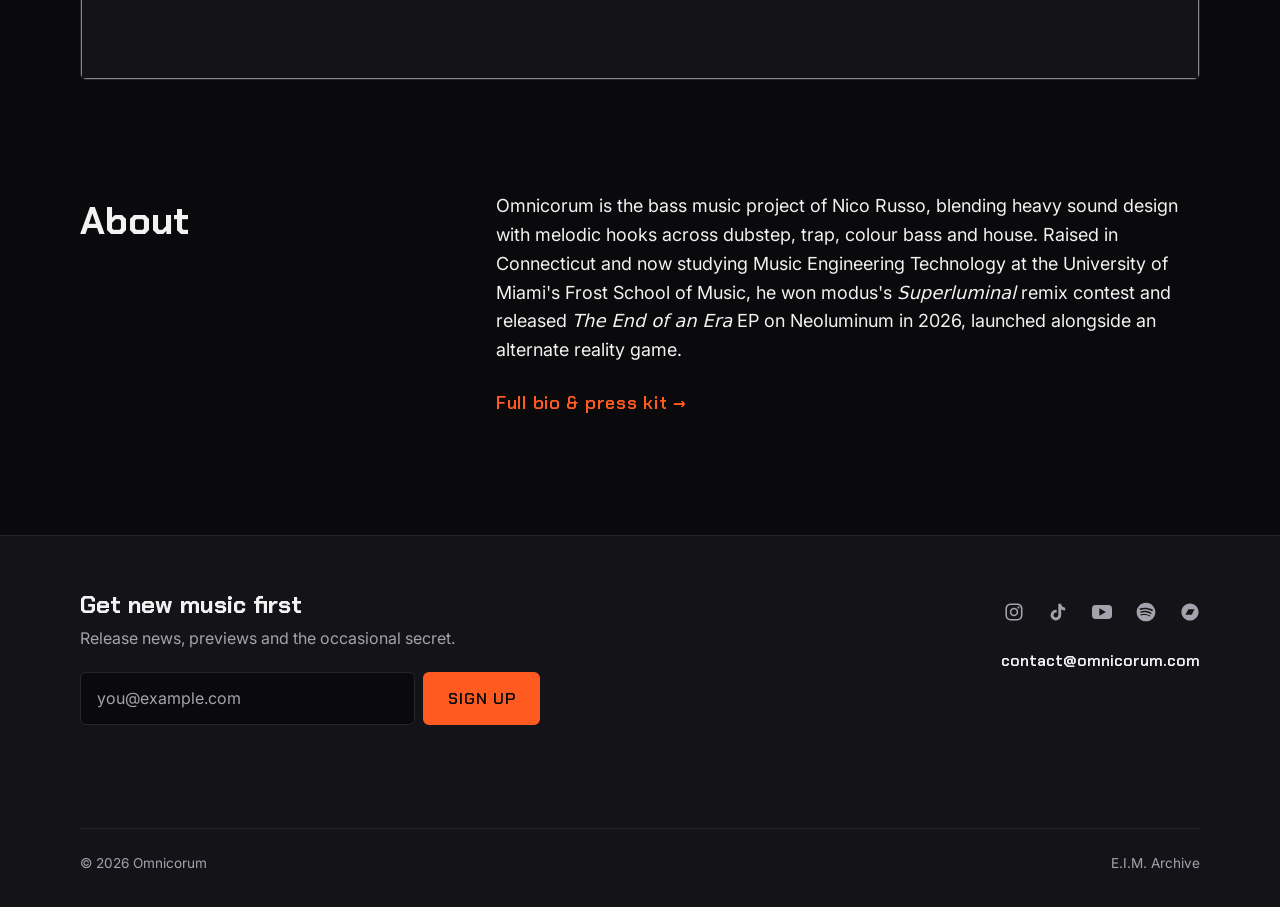
==== commit b244c9fe: "polish" ====
--- a/index.html
+++ b/index.html
@@ -5,6 +5,10 @@
   <meta name="viewport" content="width=device-width, initial-scale=1">
   <title>Omnicorum</title>
   <meta name="description" content="Omnicorum makes heavy, melodic bass music: dubstep, trap and colour bass. The End of an Era EP is out now on Neoluminum.">
+
+  <link rel="icon" href="/favicon.ico" sizes="32x32">
+  <link rel="icon" href="/assets/brand/favicon.svg" type="image/svg+xml">
+  <link rel="apple-touch-icon" href="/assets/brand/apple-touch-icon.png">
 
   <link rel="preconnect" href="https://fonts.googleapis.com">
   <link rel="preconnect" href="https://fonts.gstatic.com" crossorigin>
@@ -49,6 +53,7 @@
         <img
           src="assets/releases/the-end-of-an-era/banner-1200.jpg"
           srcset="assets/releases/the-end-of-an-era/banner-1200.jpg 1200w,
+                  assets/releases/the-end-of-an-era/banner-1800.jpg 1800w,
                   assets/releases/the-end-of-an-era/banner-2400.jpg 2400w"
           sizes="100vw" alt="" fetchpriority="high">
       </div>
--- a/css/style.css
+++ b/css/style.css
@@ -373,6 +373,8 @@
 .section-head h2 { margin-top: 8px; }
 
 .text-link {
+  display: inline-block;
+  padding-block: 4px; /* bigger tap area on phones */
   font-family: var(--font-display);
   font-weight: 600;
   letter-spacing: 0.04em;
@@ -837,6 +839,8 @@
   padding-top: 16px;
 }
 .download-links a {
+  display: inline-block;
+  padding-block: 4px;
   font-family: var(--font-display);
   font-size: 0.9rem;
   font-weight: 600;
@@ -855,6 +859,12 @@
   gap: 24px;
 }
 .press-contact p { margin-top: 8px; color: var(--color-text-muted); }
+.press-contact .btn { /* an email address reads better in normal case, and must fit tiny phones */
+  max-width: 100%;
+  text-transform: none;
+  letter-spacing: 0.02em;
+  overflow-wrap: anywhere;
+}
 
 
 /* ---------- CONTACT PAGE ---------- */
@@ -939,6 +949,8 @@
 .contact-block p { margin-bottom: 8px; font-size: 0.95rem; color: var(--color-text-muted); }
 .contact-block .social-links { margin-left: -10px; }
 .contact-email {
+  display: inline-block;
+  padding-block: 4px;
   font-family: var(--font-display);
   font-size: 1.15rem;
   font-weight: 600;
@@ -954,3 +966,8 @@
 @media (max-width: 560px) {
   .form-row { grid-template-columns: 1fr; }
 }
+
+
+/* ---------- 404 PAGE ---------- */
+.notfound-lead { font-size: 1.2rem; }
+.notfound-hint { margin-top: 40px; color: var(--color-text-muted); }
